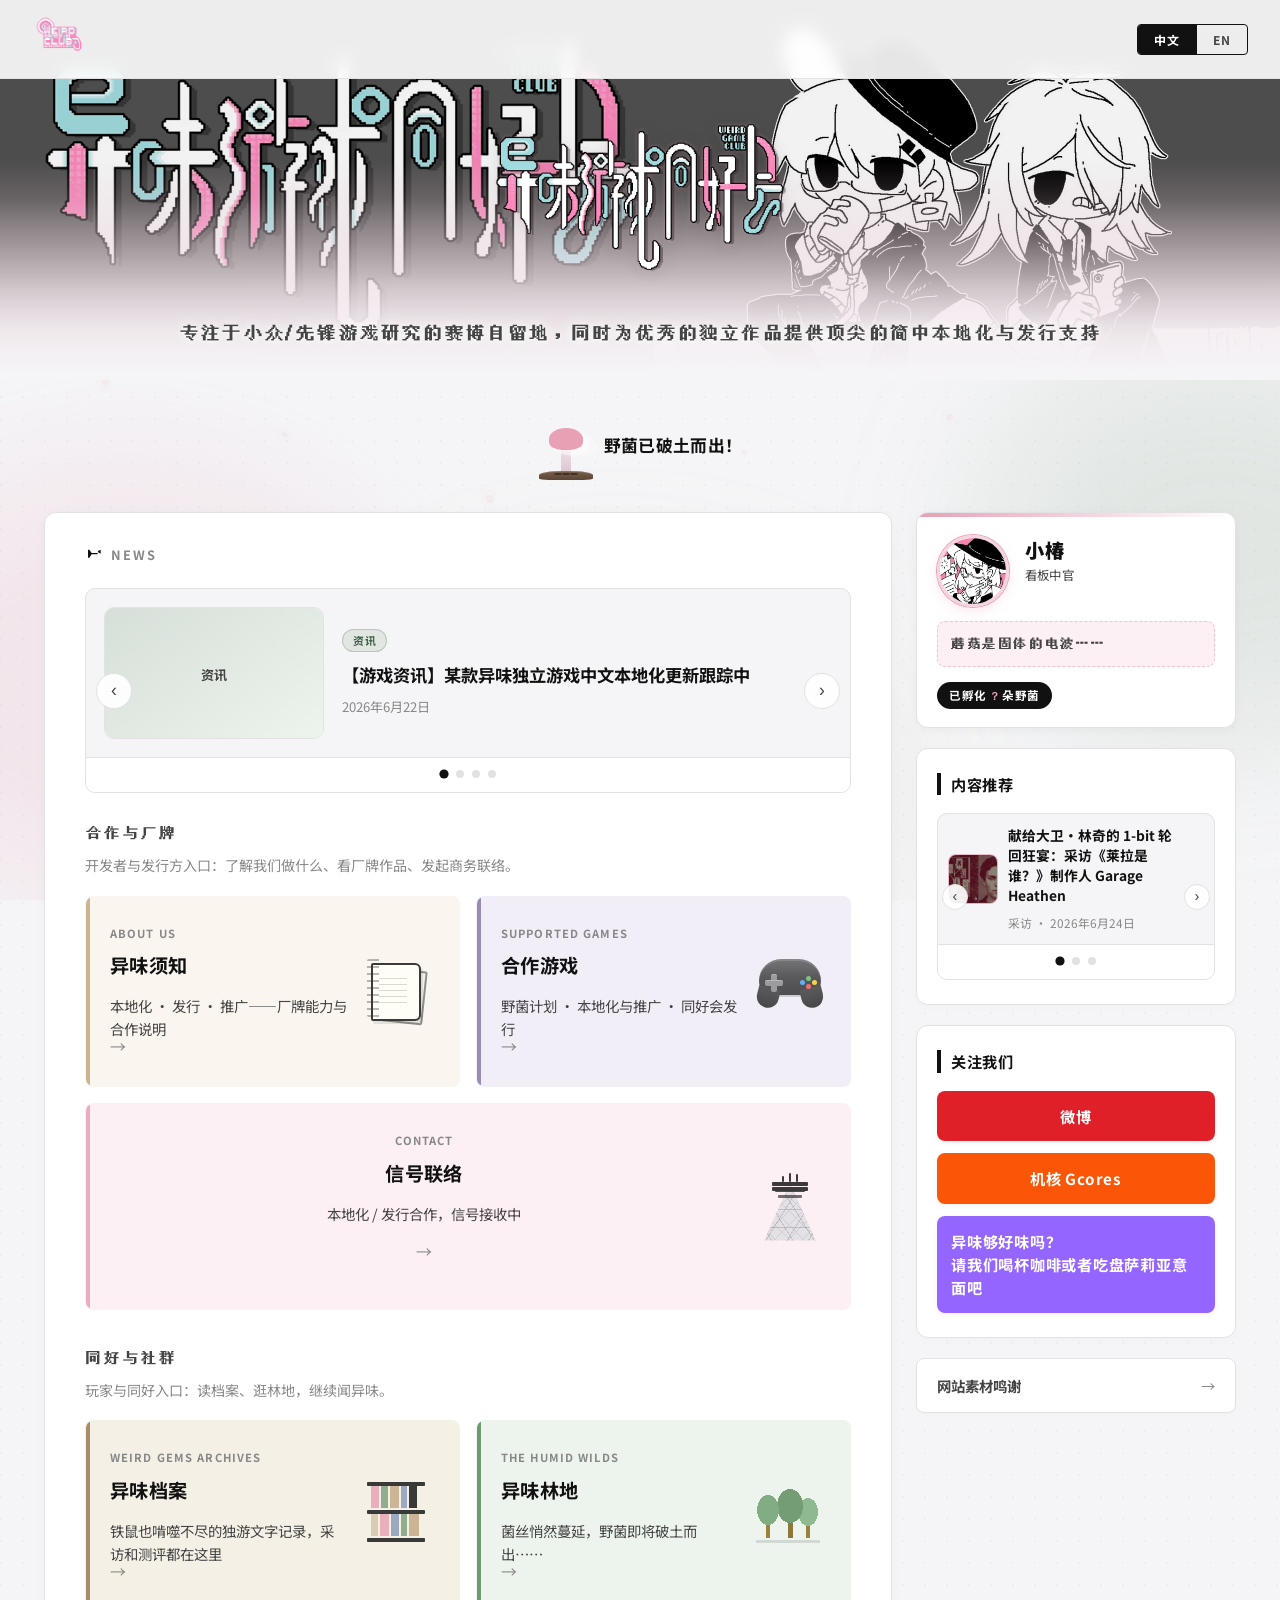
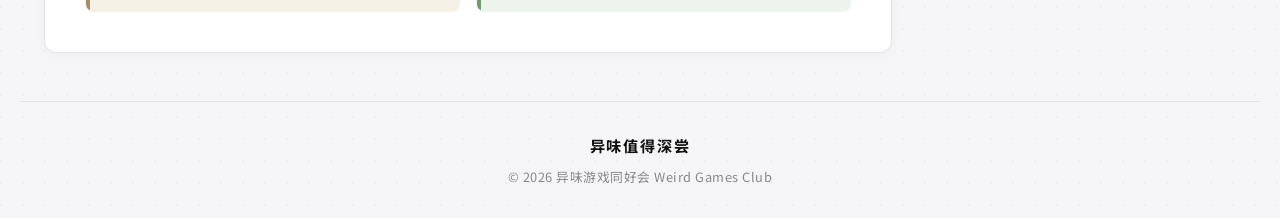
==== index.html @ ec8416dc "Add files via upload" ====
<!DOCTYPE html>
<html lang="zh">
<head>
<meta charset="UTF-8">
<meta name="viewport" content="width=device-width, initial-scale=1.0">
<title>异味游戏同好会 | Weird Games Club</title>
<script src="js/site.js"></script>
<script>
setSiteMeta({
  path: '',
  title: '异味游戏同好会 | Weird Games Club',
  description: '专注于小众/先锋游戏研究的赛博自留地，同时为优秀的独立作品提供顶尖的简中本地化与发行支持。'
});
</script>
<style>
@import url('https://fonts.googleapis.com/css2?family=Noto+Sans+SC:wght@300;400;700;900&family=Press+Start+2P&display=swap');

@font-face {
  font-family: 'UranusPixel';
  src: url('Uranus_Pixel_11Px.ttf') format('truetype');
  font-display: swap;
}

:root {
  --white: #ffffff;
  --off-white: #f5f5f7;
  --ink: #111111;
  --ink-dim: #444444;
  --ink-faint: #888888;
  --pink: #e8a0b4;
  --pink-light: #f5d6e0;
  --pink-bg: #fdf0f4;
  --border: #e2e2e5;
  --border-dark: #111111;
  --sidebar-width: 320px;
  
  /* 社交媒体品牌色 */
  --color-weibo: #df2029;
  --color-gcores: #fb5607;
  --color-afdian: #9466ff;

  /* 分类标签色 */
  --cat-interview: #d4607e;
  --cat-research: #5c7a9e;
  --cat-news: #6a8f6e;

  /* 导航卡主题色 */
  --card-about-bg: #faf6ef;
  --card-about-accent: #c4a882;
  --card-games-bg: #f2eef8;
  --card-games-accent: #8b7aad;
  --card-archive-bg: #f5f0e6;
  --card-archive-accent: #9a7b4f;
  --card-wilds-bg: #edf4ed;
  --card-wilds-accent: #5a8a5a;
}

* { box-sizing: border-box; margin: 0; padding: 0; }
html { scroll-behavior: smooth; }
body {
  position: relative;
  background-color: var(--off-white);
  background-image:
    radial-gradient(circle at 1px 1px, rgba(17, 17, 17, 0.028) 1px, transparent 0);
  background-size: 22px 22px;
  color: var(--ink);
  font-family: 'Noto Sans SC', sans-serif;
  overflow-x: hidden;
  line-height: 1.5;
}

/* ── 全页动态氛围底 ── */
.site-bg {
  position: fixed;
  inset: 0;
  z-index: -1;
  pointer-events: none;
  overflow: hidden;
}
.site-bg-glow {
  position: absolute;
  border-radius: 50%;
  filter: blur(72px);
  will-change: transform;
}
.site-bg-glow-a {
  width: min(68vw, 560px);
  height: min(52vw, 440px);
  top: 52%;
  left: -12%;
  background: rgba(232, 160, 180, 0.18);
  animation: site-glow-drift-a 22s ease-in-out infinite alternate;
}
@keyframes site-glow-drift-a {
  0% { transform: translate(0, 0) scale(1); }
  100% { transform: translate(6%, 8%) scale(1.06); }
}
@keyframes site-glow-drift-b {
  0% { transform: translate(0, 0) scale(1); }
  100% { transform: translate(-5%, 6%) scale(1.08); }
}
@keyframes site-glow-drift-c {
  0% { transform: translate(0, 0) scale(1); }
  100% { transform: translate(4%, -5%) scale(1.05); }
}
.site-bg-glow-b {
  width: min(55vw, 480px);
  height: min(48vw, 400px);
  top: 38%;
  right: -14%;
  background: rgba(122, 158, 122, 0.16);
  animation: site-glow-drift-b 28s ease-in-out infinite alternate;
}
.site-bg-glow-c {
  width: min(62vw, 520px);
  height: min(44vw, 360px);
  bottom: -8%;
  left: 28%;
  background: rgba(196, 168, 130, 0.2);
  animation: site-glow-drift-c 26s ease-in-out infinite alternate;
}
.site-bg-spore {
  position: absolute;
  border-radius: 50%;
  background: radial-gradient(circle, #f5c8d6 0%, rgba(232, 160, 180, 0.85) 55%, rgba(232, 160, 180, 0.2) 100%);
  box-shadow: 0 0 10px rgba(232, 160, 180, 0.85), 0 0 18px rgba(232, 160, 180, 0.35);
  opacity: 0.15;
  animation: site-spore-float 7s ease-in-out infinite;
}
.site-bg-spore-1  { width: 7px; height: 7px; top: 42%; left: 8%;  animation-delay: 0s; }
.site-bg-spore-2  { width: 5px; height: 5px; top: 48%; left: 22%; animation-delay: 1.2s; }
.site-bg-spore-3  { width: 8px; height: 8px; top: 55%; left: 38%; animation-delay: 2.5s; }
.site-bg-spore-4  { width: 5px; height: 5px; top: 50%; left: 58%; animation-delay: 0.8s; }
.site-bg-spore-5  { width: 6px; height: 6px; top: 46%; left: 74%; animation-delay: 3.2s; }
.site-bg-spore-6  { width: 7px; height: 7px; top: 62%; left: 14%; animation-delay: 1.8s; }
.site-bg-spore-7  { width: 4px; height: 4px; top: 68%; left: 32%; animation-delay: 4s; }
.site-bg-spore-8  { width: 6px; height: 6px; top: 72%; left: 52%; animation-delay: 2.2s; }
.site-bg-spore-9  { width: 5px; height: 5px; top: 65%; left: 68%; animation-delay: 5s; }
.site-bg-spore-10 { width: 7px; height: 7px; top: 78%; left: 24%; animation-delay: 3.6s; }
.site-bg-spore-11 { width: 4px; height: 4px; top: 82%; left: 44%; animation-delay: 1.5s; }
.site-bg-spore-12 { width: 6px; height: 6px; top: 88%; left: 62%; animation-delay: 4.4s; }
.site-bg-spore-13 { width: 5px; height: 5px; top: 58%; left: 86%; animation-delay: 2.8s; }
.site-bg-spore-14 { width: 4px; height: 4px; top: 74%; left: 8%;  animation-delay: 5.5s; }
.site-bg-spore-15 { width: 6px; height: 6px; top: 36%; left: 92%; animation-delay: 0.4s; }
@keyframes site-spore-float {
  0%   { opacity: 0.12; transform: translate(0, 0) scale(0.85); }
  25%  { opacity: 0.95; transform: translate(8px, -18px) scale(1); }
  55%  { opacity: 0.75; transform: translate(-6px, -36px) scale(1.05); }
  100% { opacity: 0.1;  transform: translate(10px, -52px) scale(0.9); }
}
@media (prefers-reduced-motion: reduce) {
  .site-bg-glow,
  .site-bg-spore { animation: none; }
  .site-bg-glow-a { opacity: 0.85; }
  .site-bg-glow-b { opacity: 0.75; }
  .site-bg-glow-c { opacity: 0.8; }
  .site-bg-glow-a { top: 58%; }
}

/* ── 顶部语言栏 ── */
.lang-bar {
  position: fixed;
  top: 0; left: 0; right: 0;
  z-index: 100;
  background: rgba(255, 255, 255, 0.9);
  border-bottom: 1px solid var(--border);
  backdrop-filter: blur(8px);
  padding: 10px 32px;
  display: flex;
  align-items: center;
  justify-content: space-between;
  gap: 16px;
}
.lang-bar-logo {
  display: flex;
  align-items: center;
  text-decoration: none;
  line-height: 0;
  flex-shrink: 0;
  transition: transform 0.2s;
}
.lang-bar-logo:hover { transform: translateY(-1px); }
.site-logo-img {
  height: 58px;
  width: auto;
  max-width: 260px;
  display: block;
  object-fit: contain;
  animation: logo-neon-flicker 3.5s infinite;
}
@keyframes logo-neon-flicker {
  0%,18%,20%,22%,53%,55%,100% {
    filter:
      drop-shadow(0 0 2px var(--pink))
      drop-shadow(0 0 8px var(--pink))
      drop-shadow(0 0 18px rgba(232, 160, 180, 0.9))
      drop-shadow(0 0 30px rgba(232, 160, 180, 0.5));
  }
  19%,21%,54% {
    filter: drop-shadow(0 0 1px rgba(232, 160, 180, 0.2));
  }
}
.lang-switch { display: flex; border: 1px solid var(--border-dark); border-radius: 4px; overflow: hidden; }
.lang-btn {
  background: none; border: none;
  padding: 6px 16px;
  font-family: 'Noto Sans SC', sans-serif;
  font-size: 0.75rem; font-weight: 700;
  letter-spacing: 0.1em; cursor: pointer;
  color: var(--ink-dim); transition: all 0.2s;
}
.lang-btn.active { background: var(--ink); color: var(--white); }

/* ── 主视觉区 ── */
.hero {
  margin-top: 0;
  position: relative;
  width: 100%;
  overflow: hidden;
  background: var(--off-white);
}
.hero::after {
  content: '';
  position: absolute;
  left: 0;
  right: 0;
  bottom: 0;
  height: 220px;
  background: linear-gradient(
    to bottom,
    transparent 0%,
    rgba(228, 198, 208, 0.18) 18%,
    rgba(236, 214, 222, 0.42) 38%,
    rgba(242, 228, 234, 0.68) 58%,
    rgba(246, 238, 242, 0.88) 78%,
    var(--off-white) 100%
  );
  pointer-events: none;
  z-index: 1;
}
.hero-bg {
  width: 100%;
  display: block;
  height: 380px;
  object-fit: cover;
  object-position: center 35%;
  filter: brightness(0.95);
  -webkit-mask-image: linear-gradient(to bottom, #000 0%, #000 52%, rgba(0, 0, 0, 0.75) 72%, transparent 100%);
  mask-image: linear-gradient(to bottom, #000 0%, #000 52%, rgba(0, 0, 0, 0.75) 72%, transparent 100%);
}
.hero-overlay {
  position: absolute;
  top: 0; left: 0; right: 0; bottom: 0;
  z-index: 2;
  background: none;
  pointer-events: none;
}
.hero-title-wrap {
  position: absolute;
  left: 50%;
  top: 50%;
  transform: translate(-50%, -50%);
  width: min(53vw, 630px);
  z-index: 1;
  pointer-events: none;
}
.hero-title-img {
  position: relative;
  z-index: 1;
  display: block;
  width: 100%;
  height: auto;
  max-width: none;
  max-height: 187px;
  margin: 0 auto;
  object-fit: contain;
  filter:
    drop-shadow(0 0 2px rgba(232, 160, 180, 0.35))
    drop-shadow(0 2px 8px rgba(17, 17, 17, 0.12));
}
.hero-tagline {
  position: absolute;
  left: 0;
  right: 0;
  bottom: 28px;
  z-index: 1;
  pointer-events: none;
  font-family: 'UranusPixel', 'Press Start 2P', monospace;
  font-size: clamp(1rem, 1.8vw, 1.25rem);
  color: var(--ink-dim);
  font-weight: 400;
  letter-spacing: 0.06em;
  text-align: center;
  line-height: 1.9;
  margin-top: 8px;
  text-shadow:
    0 0 10px rgba(255, 255, 255, 0.95),
    0 0 18px rgba(255, 255, 255, 0.75),
    0 1px 2px rgba(255, 255, 255, 0.9);
}

/* ── 倒计时条 ── */
.countdown-wrap {
  display: flex;
  justify-content: center;
  padding: 0 40px;
  margin: 20px 0;
}
.countdown-strip {
  position: relative;
  background: transparent;
  color: var(--ink);
  padding: 12px 0 4px;
  display: flex;
  flex-direction: column;
  align-items: center;
  justify-content: center;
  gap: 18px;
  width: 100%;
  max-width: 900px;
}
.countdown-head {
  display: flex;
  align-items: center;
  justify-content: center;
  gap: 10px;
  flex-shrink: 0;
  text-align: center;
}
.countdown-head-zh { display: flex; }
html[lang="en"] .countdown-head-zh { display: none; }
.countdown-head-en { display: none; }
html[lang="en"] .countdown-head-en { display: flex; }
.countdown-label {
  font-family: 'Noto Sans SC', sans-serif;
  font-size: clamp(0.9rem, 1.6vw, 1.05rem);
  font-weight: 700;
  color: var(--ink);
  letter-spacing: 0.02em;
}
.countdown-timer {
  display: flex;
  align-items: center;
  justify-content: center;
  gap: 8px;
  flex-wrap: wrap;
}
.cd-unit {
  display: flex;
  flex-direction: column;
  align-items: center;
  gap: 4px;
}
.cd-num {
  font-family: 'Press Start 2P', monospace;
  font-size: clamp(1.1rem, 2vw, 1.4rem);
  color: var(--white);
  background: #252525;
  padding: 8px 12px;
  min-width: 55px;
  text-align: center;
  border-radius: 4px;
  line-height: 1.4;
}
.cd-lbl {
  font-family: 'UranusPixel', 'Press Start 2P', monospace;
  font-size: 0.65rem;
  color: var(--ink-faint);
  font-weight: 400;
  letter-spacing: 0.08em;
}
.cd-sep {
  font-family: 'Press Start 2P', monospace;
  font-size: 1.2rem;
  color: var(--pink);
  margin-bottom: 16px;
}
.sprout-mushroom {
  position: relative;
  width: 40px;
  height: 48px;
  flex-shrink: 0;
  overflow: visible;
  display: inline-block;
  border: none;
  background: none;
  padding: 0;
  cursor: default;
  pointer-events: none;
  text-decoration: none;
  color: inherit;
  -webkit-tap-highlight-color: transparent;
}
.sprout-ground {
  position: absolute;
  bottom: 0;
  left: 1px;
  right: 1px;
  height: 9px;
  background: linear-gradient(180deg, #7a5f4a 0%, #5c4536 100%);
  border-radius: 45% 45% 18% 18%;
  box-shadow: inset 0 1px 0 rgba(255, 255, 255, 0.12);
  z-index: 4;
}
.sprout-crack {
  position: absolute;
  bottom: 5px;
  left: 50%;
  width: 16px;
  height: 0;
  margin-left: -8px;
  border-top: 2px dashed rgba(58, 42, 30, 0.85);
  transform-origin: center;
  z-index: 5;
  animation: sprout-crack 60s ease-in-out infinite;
}
.sprout-plant {
  position: absolute;
  bottom: 6px;
  left: 50%;
  width: 30px;
  height: 40px;
  transform: translateX(-50%);
  z-index: 2;
}
.sprout-stem {
  position: absolute;
  bottom: 0;
  left: 50%;
  width: 10px;
  height: 24px;
  margin-left: -5px;
  background: linear-gradient(180deg, #f2e4ea 0%, #dcc4d0 100%);
  border-radius: 2px 2px 1px 1px;
  transform-origin: bottom center;
  animation: sprout-stem-rise 60s ease-in-out infinite;
}
.sprout-cap {
  position: absolute;
  bottom: 20px;
  left: 50%;
  width: 28px;
  height: 17px;
  margin-left: -14px;
  background: #e8a0b4;
  border-radius: 50% 50% 38% 38%;
  transform-origin: center bottom;
  animation: sprout-cap-open 60s ease-in-out infinite;
  box-shadow:
    5px 4px 0 1px rgba(255, 255, 255, 0.4),
    13px 6px 0 1px rgba(255, 255, 255, 0.22);
}
.sprout-dust {
  position: absolute;
  bottom: 6px;
  width: 3px;
  height: 3px;
  border-radius: 50%;
  background: #8b7355;
  opacity: 0;
  z-index: 6;
  animation: sprout-dust-pop 60s ease-out infinite;
}
.sprout-dust-a { left: 8px; }
.sprout-dust-b { right: 8px; animation-delay: 1.4s; }
@keyframes sprout-stem-rise {
  0%, 7% { transform: scaleY(0); opacity: 0; }
  11% { opacity: 1; }
  40% { transform: scaleY(1); opacity: 1; }
  84%, 93% { transform: scaleY(1); opacity: 1; }
  100% { transform: scaleY(0); opacity: 0; }
}
@keyframes sprout-cap-open {
  0%, 34% { transform: scale(0); opacity: 0; }
  38% { opacity: 1; }
  58% { transform: scale(1); opacity: 1; }
  68%, 86% {
    transform: scale(1);
    opacity: 1;
    filter: brightness(1.45) drop-shadow(0 0 10px rgba(232, 160, 180, 0.95)) drop-shadow(0 0 18px rgba(232, 160, 180, 0.55));
  }
  100% { transform: scale(0); opacity: 0; filter: none; }
}
@keyframes sprout-crack {
  0%, 9% { opacity: 0; transform: scaleX(0); }
  14%, 42% { opacity: 1; transform: scaleX(1); }
  90%, 100% { opacity: 0; transform: scaleX(0); }
}
@keyframes sprout-dust-pop {
  0%, 12% { opacity: 0; transform: translateY(0) scale(0.5); }
  16% { opacity: 0.9; transform: translateY(-4px) scale(1); }
  24%, 100% { opacity: 0; transform: translateY(-10px) scale(0.3); }
}

/* 野菌破土完成态 */
.countdown-strip.is-bloomed .countdown-timer {
  display: none;
}
.countdown-strip.is-bloomed .countdown-label {
  color: var(--pink-deep);
}
.sprout-mushroom.is-bloomed {
  width: 56px;
  height: 68px;
  cursor: pointer;
  pointer-events: auto;
  transition: filter 0.25s ease;
}
.sprout-mushroom.is-bloomed:hover .sprout-cap {
  filter:
    brightness(1.85)
    drop-shadow(0 0 20px rgba(232, 160, 180, 1))
    drop-shadow(0 0 40px rgba(232, 160, 180, 0.75));
}
.sprout-mushroom.is-bloomed:focus-visible {
  outline: 2px solid var(--pink);
  outline-offset: 4px;
  border-radius: 8px;
}
.sprout-mushroom.is-bloomed .sprout-plant {
  animation: mushroom-tremble 3.2s ease-in-out infinite;
}
.sprout-mushroom.is-bloomed .sprout-stem,
.sprout-mushroom.is-bloomed .sprout-cap,
.sprout-mushroom.is-bloomed .sprout-crack,
.sprout-mushroom.is-bloomed .sprout-dust {
  animation: none !important;
}
.sprout-mushroom.is-bloomed .sprout-stem {
  transform: scaleY(1);
  opacity: 1;
  height: 30px;
}
.sprout-mushroom.is-bloomed .sprout-cap {
  bottom: 24px;
  width: 34px;
  height: 22px;
  margin-left: -17px;
  transform: scale(1);
  opacity: 1;
  animation: bloomed-cap-glow 2.4s ease-in-out infinite !important;
}
.sprout-mushroom.is-bloomed .sprout-crack {
  opacity: 1;
  transform: scaleX(1.15);
  width: 20px;
  margin-left: -10px;
}
.sprout-mushroom.is-bloomed .sprout-dust {
  opacity: 0;
}
@keyframes mushroom-tremble {
  0%, 100% { transform: translateX(-50%) translate(0, 0) rotate(0deg); }
  25% { transform: translateX(-50%) translate(-1px, 0.5px) rotate(-0.7deg); }
  50% { transform: translateX(-50%) translate(1px, -0.5px) rotate(0.6deg); }
  75% { transform: translateX(-50%) translate(-0.5px, -0.5px) rotate(-0.4deg); }
}
@keyframes bloomed-cap-glow {
  0%, 100% {
    filter:
      brightness(1.4)
      drop-shadow(0 0 10px rgba(232, 160, 180, 0.9))
      drop-shadow(0 0 22px rgba(232, 160, 180, 0.5));
  }
  50% {
    filter:
      brightness(1.75)
      drop-shadow(0 0 18px rgba(232, 160, 180, 1))
      drop-shadow(0 0 36px rgba(232, 160, 180, 0.72));
  }
}
@media (prefers-reduced-motion: reduce) {
  .sprout-mushroom.is-bloomed .sprout-plant,
  .sprout-mushroom.is-bloomed .sprout-cap {
    animation: none !important;
  }
  .sprout-mushroom.is-bloomed .sprout-cap {
    filter: brightness(1.45) drop-shadow(0 0 12px rgba(232, 160, 180, 0.85));
  }
}

/* ── 两栏布局（左宽右窄） ── */
.body-layout {
  display: grid;
  grid-template-columns: 1fr var(--sidebar-width);
  gap: 24px;
  max-width: 1240px;
  margin: 28px auto 0;
  padding: 0 24px 48px;
  align-items: start;
}

/* ── 左侧主内容区 ── */
.main-col {
  background: var(--white);
  padding: 32px 40px 40px;
  border-radius: 12px;
  box-shadow: 0 2px 12px rgba(0,0,0,0.03);
  border: 1px solid var(--border);
}
.nav-section-title {
  font-size: 0.8rem; letter-spacing: 0.15em;
  color: var(--ink-faint); text-transform: uppercase;
  margin-bottom: 24px; font-weight: 700;
}
.nav-section-title.explore-section-title {
  font-family: 'UranusPixel', 'Press Start 2P', monospace;
  font-size: clamp(0.82rem, 1.5vw, 1.05rem);
  color: var(--ink-dim);
  letter-spacing: 0.08em;
  text-transform: none;
  font-weight: 400;
  margin-bottom: 8px;
}
.nav-door + .nav-door {
  margin-top: 36px;
}
.nav-door-hint {
  font-size: 0.88rem;
  color: var(--ink-faint);
  line-height: 1.65;
  margin: 0 0 18px;
}
.nav-grid {
  display: grid;
  grid-template-columns: 1fr 1fr;
  gap: 16px;
}
.nav-grid--biz {
  grid-template-areas:
    "about  games"
    "contact contact";
}
.nav-grid--play {
  grid-template-areas:
    "archive wilds";
}
.nav-card {
  background: var(--off-white);
  padding: 28px 24px;
  text-decoration: none;
  color: var(--ink);
  display: flex;
  flex-direction: row;
  align-items: stretch;
  gap: 16px;
  border-radius: 8px;
  border: 1px solid transparent;
  transition: all 0.2s ease;
  position: relative;
  overflow: hidden;
}
.nav-card::before {
  content: '';
  position: absolute;
  top: 0;
  left: 0;
  bottom: 0;
  width: 4px;
  border-radius: 8px 0 0 8px;
  opacity: 0.85;
}
.nav-card.area-about {
  grid-area: about;
  background: var(--card-about-bg);
}
.nav-card.area-about::before { background: var(--card-about-accent); }
.nav-card.area-about:hover { background: #fffdf8; border-color: var(--card-about-accent); }
.nav-card.area-games {
  grid-area: games;
  background: var(--card-games-bg);
}
.nav-card.area-games::before { background: var(--card-games-accent); }
.nav-card.area-games:hover { background: #faf8fd; border-color: var(--card-games-accent); }
.nav-card.area-archive {
  grid-area: archive;
  background: var(--card-archive-bg);
}
.nav-card.area-archive::before { background: var(--card-archive-accent); }
.nav-card.area-archive:hover { background: #faf7f0; border-color: var(--card-archive-accent); }
.nav-card.area-wilds {
  grid-area: wilds;
  background: var(--card-wilds-bg);
}
.nav-card.area-wilds::before { background: var(--card-wilds-accent); }
.nav-card.area-wilds:hover { background: #f5faf5; border-color: var(--card-wilds-accent); }
.nav-card-body {
  display: flex;
  flex-direction: column;
  gap: 10px;
  flex: 1;
  min-width: 0;
  position: relative;
  padding-bottom: 18px;
}
.nav-card-icon {
  flex-shrink: 0;
  width: 72px;
  align-self: center;
  position: relative;
  opacity: 0.82;
  transition: opacity 0.2s, transform 0.2s;
}
.nav-card:hover .nav-card-icon {
  opacity: 1;
  transform: scale(1.04);
}
.nav-card.area-contact {
  grid-area: contact;
  background: var(--pink-bg);
}
.nav-card.area-contact::before { background: var(--pink); }
.nav-card.area-contact:hover { background: var(--pink-light); border-color: var(--pink); }
.nav-card.area-contact .nav-card-body {
  align-items: center;
  text-align: center;
}
.nav-card.area-contact .nav-card-arrow { position: static; margin-top: 4px; }
.nav-card:hover {
  transform: translateY(-2px);
  box-shadow: 0 6px 16px rgba(0, 0, 0, 0.06);
}

/* ── 导航卡 CSS 图标 ── */
.nav-icon-notepad {
  height: 64px;
}
.nav-icon-notepad::before {
  content: '';
  position: absolute;
  top: 10px;
  left: 14px;
  width: 44px;
  height: 50px;
  background: #f0ede4;
  border: 2px solid var(--ink);
  border-radius: 2px;
  transform: rotate(6deg);
  opacity: 0.55;
}
.nav-icon-notepad::after {
  content: '';
  position: absolute;
  top: 4px;
  left: 8px;
  width: 46px;
  height: 54px;
  background: #fffef8;
  border: 2px solid var(--ink);
  border-radius: 2px 6px 6px 2px;
  box-shadow: 2px 3px 0 rgba(17, 17, 17, 0.12);
}
.nav-icon-notepad .icon-lines {
  position: absolute;
  top: 14px;
  left: 16px;
  width: 28px;
  height: 34px;
  background: repeating-linear-gradient(
    180deg,
    transparent 0 5px,
    rgba(17, 17, 17, 0.18) 5px 6px
  );
  pointer-events: none;
  z-index: 1;
}
.nav-icon-notepad .icon-binding {
  position: absolute;
  top: 0;
  left: 4px;
  width: 12px;
  height: 58px;
  background: repeating-linear-gradient(
    180deg,
    var(--ink) 0 2px,
    transparent 2px 7px
  );
  border-radius: 2px 0 0 2px;
  opacity: 0.35;
  z-index: 2;
}

.nav-icon-gamepad {
  height: 68px;
  width: 72px;
}
.nav-icon-gamepad .gp-shell {
  position: absolute;
  top: 2px;
  left: 50%;
  transform: translateX(-50%);
  width: 62px;
  height: 36px;
  background: linear-gradient(180deg, #5a5a5a 0%, #383838 52%, #2a2a2a 100%);
  border-radius: 22px 22px 14px 14px;
  box-shadow:
    inset 0 2px 0 rgba(255, 255, 255, 0.14),
    0 2px 0 rgba(0, 0, 0, 0.18);
}
.nav-icon-gamepad .gp-shell::before,
.nav-icon-gamepad .gp-shell::after {
  content: '';
  position: absolute;
  bottom: -13px;
  width: 22px;
  height: 20px;
  background: linear-gradient(180deg, #3a3a3a 0%, #222 100%);
  border-radius: 0 0 16px 16px;
}
.nav-icon-gamepad .gp-shell::before {
  left: 0;
  transform: rotate(14deg);
  transform-origin: top center;
}
.nav-icon-gamepad .gp-shell::after {
  right: 0;
  transform: rotate(-14deg);
  transform-origin: top center;
}
.nav-icon-gamepad .gp-dpad {
  position: absolute;
  top: 17px;
  left: 11px;
  width: 18px;
  height: 18px;
  z-index: 2;
}
.nav-icon-gamepad .gp-dpad::before {
  content: '';
  position: absolute;
  left: 6px;
  top: 0;
  width: 6px;
  height: 18px;
  background: #8a8a8a;
  border-radius: 2px;
  box-shadow: inset 0 1px 0 rgba(255, 255, 255, 0.28);
}
.nav-icon-gamepad .gp-dpad::after {
  content: '';
  position: absolute;
  left: 0;
  top: 6px;
  width: 18px;
  height: 6px;
  background: #8a8a8a;
  border-radius: 2px;
  box-shadow: inset 0 1px 0 rgba(255, 255, 255, 0.28);
}
.nav-icon-gamepad .gp-face {
  position: absolute;
  top: 19px;
  right: 15px;
  width: 5px;
  height: 5px;
  border-radius: 50%;
  background: #66bb6a;
  z-index: 2;
  box-shadow:
    0 8px 0 0 #ef5350,
    -6px 4px 0 0 #42a5f5,
    6px 4px 0 0 #ffca28;
}

.nav-icon-bookshelf {
  height: 68px;
}
.nav-icon-bookshelf::before {
  content: '';
  position: absolute;
  bottom: 8px;
  left: 4px;
  width: 58px;
  height: 4px;
  background: var(--ink);
  border-radius: 1px;
  box-shadow: 0 -28px 0 var(--ink), 0 -56px 0 var(--ink);
}
.nav-icon-bookshelf::after {
  content: '';
  position: absolute;
  bottom: 12px;
  left: 8px;
  width: 50px;
  height: 52px;
  background:
    linear-gradient(90deg, #e8a0b4 0 8px, transparent 8px 10px) 0 0 / 50px 22px no-repeat,
    linear-gradient(90deg, #7a9e7a 0 7px, transparent 7px 9px) 10px 0 / 50px 22px no-repeat,
    linear-gradient(90deg, #c4a882 0 9px, transparent 9px 11px) 19px 0 / 50px 22px no-repeat,
    linear-gradient(90deg, #8899bb 0 6px, transparent 6px 8px) 30px 0 / 50px 22px no-repeat,
    linear-gradient(90deg, var(--ink) 0 8px, transparent 8px 10px) 38px 0 / 50px 22px no-repeat,
    linear-gradient(90deg, #d4c4a8 0 7px, transparent 7px 9px) 0 28px / 50px 22px no-repeat,
    linear-gradient(90deg, #e8a0b4 0 9px, transparent 9px 11px) 9px 28px / 50px 22px no-repeat,
    linear-gradient(90deg, #8899bb 0 8px, transparent 8px 10px) 20px 28px / 50px 22px no-repeat,
    linear-gradient(90deg, #7a9e7a 0 6px, transparent 6px 8px) 30px 28px / 50px 22px no-repeat,
    linear-gradient(90deg, #c4a882 0 10px, transparent 10px 12px) 38px 28px / 50px 22px no-repeat;
}

.nav-icon-trees {
  height: 64px;
  background:
    radial-gradient(ellipse 11px 15px at 14px 26px, #6b9e6b 99%, transparent),
    linear-gradient(#8b6914, #8b6914) 12px 38px / 4px 16px no-repeat,
    radial-gradient(ellipse 13px 17px at 36px 22px, #5a8a5a 99%, transparent),
    linear-gradient(#7a5c12, #7a5c12) 34px 36px / 5px 18px no-repeat,
    radial-gradient(ellipse 10px 14px at 54px 28px, #7aad7a 99%, transparent),
    linear-gradient(#8b6914, #8b6914) 52px 40px / 4px 14px no-repeat,
    linear-gradient(rgba(17, 17, 17, 0.15), rgba(17, 17, 17, 0.15)) 2px 56px / 64px 3px no-repeat;
}

.nav-icon-tower {
  height: 68px;
  width: 72px;
}
.nav-icon-tower .tw-body {
  position: absolute;
  bottom: 0;
  left: 50%;
  transform: translateX(-50%);
  width: 56px;
  height: 58px;
  background: #dedee2;
  clip-path: polygon(50% 0%, 96% 100%, 4% 100%);
  overflow: hidden;
}
.nav-icon-tower .tw-body::before {
  content: '';
  position: absolute;
  inset: 0;
  background:
    repeating-linear-gradient(
      180deg,
      transparent 0 8px,
      rgba(17, 17, 17, 0.2) 8px 9px,
      transparent 9px 18px
    ),
    repeating-linear-gradient(
      58deg,
      transparent 0 8px,
      rgba(17, 17, 17, 0.16) 8px 9px,
      transparent 9px 18px
    ),
    repeating-linear-gradient(
      -58deg,
      transparent 0 8px,
      rgba(17, 17, 17, 0.16) 8px 9px,
      transparent 9px 18px
    );
}
.nav-icon-tower .tw-body::after {
  content: '';
  position: absolute;
  inset: 0;
  background:
    linear-gradient(135deg, transparent 46%, var(--ink) 46%, var(--ink) 47.5%, transparent 47.5%) 0 0 / 14px 14px,
    linear-gradient(45deg, transparent 46%, var(--ink) 46%, var(--ink) 47.5%, transparent 47.5%) 7px 7px / 14px 14px;
  opacity: 0.12;
}
.nav-icon-tower .tw-deck {
  position: absolute;
  left: 50%;
  transform: translateX(-50%);
  background: var(--ink);
  border-radius: 1px;
  z-index: 2;
}
.nav-icon-tower .tw-deck-1 {
  top: 9px;
  width: 36px;
  height: 4px;
  box-shadow: 0 5px 0 var(--ink);
}
.nav-icon-tower .tw-deck-2 {
  top: 16px;
  width: 30px;
  height: 3px;
  opacity: 0.88;
}
.nav-icon-tower .tw-deck-3 {
  top: 22px;
  width: 24px;
  height: 3px;
  opacity: 0.72;
}
.nav-icon-tower .tw-antennas {
  position: absolute;
  top: 0;
  left: 50%;
  transform: translateX(-50%);
  width: 2px;
  height: 9px;
  background: var(--ink);
  border-radius: 1px;
  z-index: 3;
}
.nav-icon-tower .tw-antennas::before,
.nav-icon-tower .tw-antennas::after {
  content: '';
  position: absolute;
  bottom: 0;
  width: 2px;
  background: var(--ink);
  border-radius: 1px;
}
.nav-icon-tower .tw-antennas::before {
  left: -7px;
  height: 6px;
}
.nav-icon-tower .tw-antennas::after {
  right: -7px;
  height: 8px;
}

.nav-card-en {
  font-size: 0.7rem; letter-spacing: 0.1em;
  color: var(--ink-faint); font-weight: 700; text-transform: uppercase;
}
.nav-card-zh {
  font-size: 1.2rem; font-weight: 700;
  color: var(--ink); letter-spacing: 0.02em;
}
.nav-card-desc {
  font-size: 0.9rem; color: var(--ink-dim);
  font-weight: 400; line-height: 1.6; margin-top: 4px;
}
.nav-card-arrow {
  position: absolute;
  bottom: 0;
  left: 0;
  font-size: 1rem;
  color: var(--ink-faint);
  transition: all 0.2s;
}
.nav-card:hover .nav-card-arrow { transform: translateX(4px); color: var(--ink); }

/* ── 右侧边栏 ── */
.sidebar {
  display: flex;
  flex-direction: column;
  gap: 20px;
  padding-top: 0;
  margin-top: 0;
}

/* 侧栏独立卡片样式 */
.side-card {
  background: var(--white);
  border: 1px solid var(--border);
  border-radius: 12px;
  padding: 24px 20px;
  box-shadow: 0 2px 8px rgba(0,0,0,0.02);
}
.side-card-title {
  font-size: 0.95rem;
  font-weight: 700;
  color: var(--ink);
  margin-bottom: 18px;
  letter-spacing: 0.04em;
  border-left: 4px solid var(--ink);
  padding-left: 10px;
}

/* 角色卡（侧栏顶部） */
.side-char-card {
  background: var(--white);
  border: 1px solid var(--border);
  border-radius: 12px;
  padding: 22px 20px 18px;
  box-shadow: 0 2px 10px rgba(0, 0, 0, 0.04);
  position: relative;
  overflow: hidden;
}
.side-char-card::before {
  content: '';
  position: absolute;
  top: 0;
  left: 0;
  right: 0;
  height: 4px;
  background: linear-gradient(90deg, var(--pink) 0%, var(--pink-light) 55%, transparent 100%);
}
.side-char-top {
  display: flex;
  align-items: flex-start;
  gap: 16px;
  margin-bottom: 14px;
}
.side-avatar {
  width: 72px;
  height: 72px;
  border-radius: 50%;
  object-fit: cover;
  border: 3px solid var(--pink-light);
  box-shadow: 0 0 0 1px var(--pink), 0 4px 12px rgba(232, 160, 180, 0.25);
  flex-shrink: 0;
}
.side-char-info {
  display: flex;
  flex-direction: column;
  gap: 4px;
  min-width: 0;
  padding-top: 4px;
}
.side-char-name {
  font-size: 1.2rem;
  font-weight: 900;
  color: var(--ink);
  letter-spacing: 0.04em;
  line-height: 1.2;
}
.side-char-title {
  font-size: 0.78rem;
  color: var(--ink-dim);
  font-weight: 400;
  line-height: 1.45;
  letter-spacing: 0.02em;
}
html[lang="en"] .side-char-title {
  font-size: 0.72rem;
  letter-spacing: 0.01em;
}
.side-char-line {
  font-family: 'UranusPixel', 'Press Start 2P', monospace;
  font-size: 0.92rem;
  color: var(--ink-dim);
  letter-spacing: 0.04em;
  line-height: 1.6;
  padding: 10px 12px;
  margin-bottom: 14px;
  background: var(--pink-bg);
  border-radius: 8px;
  border: 1px dashed rgba(232, 160, 180, 0.55);
}
a.side-char-line {
  display: block;
  text-decoration: none;
  cursor: pointer;
  transition: color 0.2s, border-color 0.2s, background 0.2s, transform 0.15s;
}
a.side-char-line:hover {
  color: var(--pink-deep);
  border-color: var(--pink);
  background: var(--white);
  transform: translateY(-1px);
}
a.side-char-line:focus-visible {
  outline: 2px solid var(--pink);
  outline-offset: 2px;
}
html[lang="en"] .side-char-line {
  font-size: 0.82rem;
}
.side-char-badge {
  align-items: center;
  align-self: flex-start;
  padding: 6px 12px;
  background: var(--ink);
  color: var(--white);
  font-size: 0.72rem;
  font-weight: 700;
  letter-spacing: 0.06em;
  border-radius: 999px;
  line-height: 1.3;
}
.side-char-badge .sprout-count {
  color: var(--pink);
  font-family: 'Press Start 2P', monospace;
  font-size: 0.68rem;
  margin: 0 2px;
  letter-spacing: 0;
}

/* 关注我们按钮样式（完全参考图3大色块高质感设计） */
.side-links { display: flex; flex-direction: column; gap: 12px; }
.side-btn {
  display: flex;
  align-items: center;
  justify-content: center;
  gap: 10px;
  text-decoration: none;
  padding: 14px;
  color: var(--white);
  font-size: 0.95rem;
  font-weight: 700;
  border-radius: 8px;
  transition: opacity 0.2s, transform 0.1s;
  letter-spacing: 0.05em;
  box-shadow: 0 2px 6px rgba(0,0,0,0.05);
}
.side-btn:active { transform: scale(0.98); }
.side-btn:hover { opacity: 0.9; }

.btn-weibo { background-color: var(--color-weibo); }
.btn-gcores { background-color: var(--color-gcores); }
.btn-afdian { background-color: var(--color-afdian); }

/* 可点击的鸣谢按钮 */
.side-credit-btn {
  display: flex;
  align-items: center;
  justify-content: space-between;
  text-decoration: none;
  color: var(--ink-dim);
  font-size: 0.9rem;
  font-weight: 700;
  padding: 16px 20px;
  background: var(--white);
  border: 1px solid var(--border);
  border-radius: 8px;
  transition: all 0.2s;
  box-shadow: 0 2px 6px rgba(0,0,0,0.01);
}
.side-credit-btn:hover {
  background: var(--off-white);
  color: var(--ink);
  border-color: var(--ink);
}
.side-credit-arrow { color: var(--ink-faint); font-weight: 400; }

/* 内容推荐列表设计 */
.side-rec-list { display: flex; flex-direction: column; gap: 12px; }
.side-rec-item {
  display: flex;
  gap: 12px;
  align-items: center;
  text-decoration: none;
  color: var(--ink);
  padding: 10px;
  border-radius: 6px;
  background: var(--white);
  border: 1px solid transparent;
  transition: all 0.2s;
}
.side-rec-item:hover {
  background: var(--off-white);
  border-color: var(--border);
}
.side-rec-thumb {
  width: 60px; height: 60px;
  background: #eaeaea;
  border-radius: 6px;
  flex-shrink: 0;
  display: flex; align-items: center; justify-content: center;
  font-size: 0.7rem; color: var(--ink-faint);
  text-align: center; line-height: 1.3;
  border: 1px dashed var(--ink-faint);
}
.side-rec-info {
  display: flex;
  flex-direction: column;
  gap: 4px;
}
.side-rec-item-title {
  font-size: 0.88rem; font-weight: 700;
  color: var(--ink); line-height: 1.4;
}
.side-rec-meta {
  font-size: 0.75rem; color: var(--ink-faint);
  font-weight: 400;
}

/* ── 底部 ── */
.footer {
  border-top: 1px solid var(--border);
  padding: 32px 24px;
  max-width: 1240px;
  margin: 0 auto;
  display: flex;
  flex-direction: column;
  align-items: center;
  justify-content: center;
  gap: 10px;
}
.footer-brand {
  font-size: 0.95rem;
  font-weight: 700;
  color: var(--ink);
  letter-spacing: 0.12em;
}
.footer-copy {
  font-size: 0.8rem;
  color: var(--ink-faint);
  font-weight: 400;
  letter-spacing: 0.04em;
}

/* ── 主栏 News 轮播 ── */
.rec-carousel-section {
  margin-bottom: 28px;
}
.main-rec-carousel .rec-carousel-track {
  min-height: 168px;
  position: relative;
}
.new-section-title {
  display: flex;
  align-items: center;
  gap: 8px;
}
.rec-cat-tag {
  display: inline-flex;
  align-self: flex-start;
  padding: 4px 10px;
  border-radius: 999px;
  font-size: 0.68rem;
  font-weight: 700;
  letter-spacing: 0.06em;
  line-height: 1.2;
}
.rec-cat-tag.tag-cat-news {
  background: rgba(106, 143, 110, 0.14);
  color: #3d6342;
  border: 1px solid rgba(106, 143, 110, 0.35);
}
.rec-cat-tag.tag-cat-interview {
  background: rgba(212, 96, 126, 0.12);
  color: #9a3d55;
  border: 1px solid rgba(212, 96, 126, 0.35);
}
.rec-cat-tag.tag-cat-research {
  background: rgba(92, 122, 158, 0.12);
  color: #3d5470;
  border: 1px solid rgba(92, 122, 158, 0.35);
}
.main-rec-carousel .rec-slide {
  position: absolute;
  inset: 0;
  display: flex;
  align-items: stretch;
  gap: 18px;
  padding: 18px 56px 18px 18px;
  opacity: 0;
  visibility: hidden;
  pointer-events: none;
  transition: opacity 0.55s ease, visibility 0.55s ease;
  z-index: 1;
}
.main-rec-carousel .rec-slide.active {
  opacity: 1;
  visibility: visible;
  pointer-events: auto;
  z-index: 2;
}
.main-rec-carousel .rec-slide-cover {
  width: min(42%, 220px);
  min-width: 140px;
  flex-shrink: 0;
  border-radius: 10px;
  overflow: hidden;
  border: 1px solid var(--border);
}
.main-rec-carousel .rec-slide-cover-inner {
  width: 100%;
  height: 100%;
  min-height: 132px;
  display: flex;
  align-items: center;
  justify-content: center;
  text-align: center;
  font-size: 0.82rem;
  font-weight: 700;
  line-height: 1.45;
  padding: 12px;
  color: var(--ink-dim);
}
.main-rec-carousel .rec-slide-cover-inner.tag-cat-news {
  background: linear-gradient(145deg, rgba(106, 143, 110, 0.22) 0%, rgba(237, 244, 237, 0.95) 100%);
}
.main-rec-carousel .rec-slide-cover-inner.tag-cat-interview {
  background: linear-gradient(145deg, rgba(212, 96, 126, 0.18) 0%, rgba(253, 240, 244, 0.95) 100%);
}
.main-rec-carousel .rec-slide-cover-inner.tag-cat-research {
  background: linear-gradient(145deg, rgba(92, 122, 158, 0.18) 0%, rgba(238, 242, 248, 0.95) 100%);
}
.main-rec-carousel .rec-slide-cover.has-cover-img {
  background: var(--off-white);
}
.main-rec-carousel .rec-slide-cover.has-cover-img img {
  width: 100%;
  height: 100%;
  min-height: 132px;
  object-fit: cover;
  display: block;
}
.carousel-empty {
  padding: 28px 56px 28px 24px;
  color: var(--ink-faint);
  font-size: 0.9rem;
  line-height: 1.6;
}
.main-rec-carousel .rec-slide-info {
  justify-content: center;
  gap: 10px;
}
.main-rec-carousel .rec-slide-title {
  font-size: 1.08rem;
}
.megaphone-icon {
  display: flex;
  align-items: center;
  justify-content: center;
  width: 18px;
  height: 18px;
  color: var(--ink);
  flex-shrink: 0;
}
.megaphone-icon svg {
  width: 16px;
  height: 16px;
  display: block;
}
.rec-carousel {
  position: relative;
  border-radius: 10px;
  overflow: hidden;
  background: var(--off-white);
  border: 1px solid var(--border);
}
.rec-carousel-track {
  position: relative;
  min-height: 148px;
}
.rec-slide {
  align-items: center;
  gap: 16px;
  padding: 22px 56px 22px 22px;
  text-decoration: none;
  color: var(--ink);
}
.side-rec-carousel .rec-slide {
  display: none;
  transition: opacity 0.35s ease;
}
.side-rec-carousel .rec-slide.active {
  display: flex;
}
.rec-slide-thumb {
  width: 88px;
  height: 88px;
  background: #eaeaea;
  border-radius: 8px;
  flex-shrink: 0;
  display: flex;
  align-items: center;
  justify-content: center;
  font-size: 0.78rem;
  color: var(--ink-faint);
  text-align: center;
  line-height: 1.35;
  border: 1px dashed var(--ink-faint);
  overflow: hidden;
}
.rec-slide-thumb.has-cover-img {
  border: 1px solid var(--border);
  background: var(--off-white);
  padding: 0;
}
.rec-slide-thumb.has-cover-img img {
  width: 100%;
  height: 100%;
  object-fit: cover;
  display: block;
}
.rec-slide-thumb.tag-cat-news {
  background: linear-gradient(145deg, rgba(106, 143, 110, 0.22) 0%, rgba(237, 244, 237, 0.95) 100%);
  border-color: rgba(106, 143, 110, 0.35);
  color: #3d5c40;
}
.rec-slide-thumb.tag-cat-interview {
  background: linear-gradient(145deg, rgba(212, 96, 126, 0.18) 0%, rgba(253, 240, 244, 0.95) 100%);
  border-color: rgba(212, 96, 126, 0.35);
  color: #9a3d55;
}
.rec-slide-thumb.tag-cat-research {
  background: linear-gradient(145deg, rgba(92, 122, 158, 0.18) 0%, rgba(238, 242, 248, 0.95) 100%);
  border-color: rgba(92, 122, 158, 0.35);
  color: #3d5470;
}
.rec-slide-info {
  display: flex;
  flex-direction: column;
  gap: 8px;
  min-width: 0;
}
.rec-slide-title {
  font-size: 1.05rem;
  font-weight: 700;
  color: var(--ink);
  line-height: 1.45;
}
.rec-slide-meta {
  font-size: 0.82rem;
  color: var(--ink-faint);
  font-weight: 400;
}
.rec-carousel-btn {
  position: absolute;
  top: 50%;
  transform: translateY(-50%);
  z-index: 2;
  width: 36px;
  height: 36px;
  border: 1px solid var(--border);
  border-radius: 50%;
  background: rgba(255, 255, 255, 0.92);
  color: var(--ink-dim);
  font-size: 1.1rem;
  line-height: 1;
  cursor: pointer;
  transition: all 0.2s;
  display: flex;
  align-items: center;
  justify-content: center;
  -webkit-tap-highlight-color: transparent;
}
.rec-carousel-btn:hover {
  border-color: var(--ink);
  color: var(--ink);
  background: var(--white);
}
.rec-carousel-btn.prev { left: 10px; }
.rec-carousel-btn.next { right: 10px; }
.rec-carousel-dots {
  display: flex;
  justify-content: center;
  gap: 8px;
  padding: 12px 16px 14px;
  background: var(--white);
  border-top: 1px solid var(--border);
}
.rec-carousel-dot {
  width: 8px;
  height: 8px;
  border-radius: 50%;
  border: none;
  padding: 0;
  background: var(--border);
  cursor: pointer;
  transition: background 0.2s, transform 0.2s;
  -webkit-tap-highlight-color: transparent;
}
.rec-carousel-dot.active {
  background: var(--ink);
  transform: scale(1.15);
}
.side-rec-carousel .rec-carousel-track { min-height: 108px; }
.side-rec-carousel .rec-slide {
  padding: 12px 34px 12px 10px;
  gap: 10px;
}
.side-rec-carousel .rec-slide-thumb {
  width: 50px;
  height: 50px;
  font-size: 0.66rem;
}
.side-rec-carousel .rec-slide-title { font-size: 0.86rem; }
.side-rec-carousel .rec-slide-meta { font-size: 0.74rem; }
.side-rec-carousel .rec-carousel-btn {
  width: 26px;
  height: 26px;
  font-size: 0.9rem;
}
.side-rec-carousel .rec-carousel-btn.prev { left: 4px; }
.side-rec-carousel .rec-carousel-btn.next { right: 4px; }

/* ── 返回顶部 ── */
.back-to-top {
  position: fixed;
  right: calc(18px + env(safe-area-inset-right));
  bottom: calc(22px + env(safe-area-inset-bottom));
  z-index: 90;
  width: 38px;
  height: 38px;
  border: 1px solid var(--border-dark);
  background: rgba(255, 255, 255, 0.96);
  border-radius: 6px;
  cursor: pointer;
  display: flex;
  align-items: center;
  justify-content: center;
  opacity: 0;
  visibility: hidden;
  pointer-events: none;
  transition: opacity 0.25s, visibility 0.25s, transform 0.2s, border-color 0.2s;
  box-shadow: 0 2px 12px rgba(0, 0, 0, 0.1);
  -webkit-tap-highlight-color: transparent;
}
.back-to-top.visible {
  opacity: 1;
  visibility: visible;
  pointer-events: auto;
}
.back-to-top:hover {
  transform: translateY(-2px);
  border-color: var(--ink);
}
.back-to-top-triangle {
  width: 0;
  height: 0;
  border-left: 7px solid transparent;
  border-right: 7px solid transparent;
  border-bottom: 9px solid var(--ink);
  margin-top: -2px;
}

/* ── 响应式设计：手机端自动折叠与流式适配 ── */
@media (max-width: 992px) {
  .body-layout {
    grid-template-columns: 1fr;
    gap: 24px;
    margin: 16px auto;
  }
  .main-col {
    padding: 24px;
  }
  /* 手机端右侧栏移到主内容下方 */
  .sidebar {
    order: 2;
  }
}

@media (max-width: 576px) {
  .lang-bar { padding: 8px 16px; }
  .site-logo-img { height: 44px; max-width: 200px; }
  .hero-title-wrap {
    top: 50%;
    width: min(78vw, 400px);
  }
  .hero-title-img { max-height: 112px; }
  .hero-bg {
    height: 240px;
    object-position: center 30%;
    -webkit-mask-image: linear-gradient(to bottom, #000 0%, #000 48%, rgba(0, 0, 0, 0.7) 68%, transparent 100%);
    mask-image: linear-gradient(to bottom, #000 0%, #000 48%, rgba(0, 0, 0, 0.7) 68%, transparent 100%);
  }
  .hero-tagline { bottom: 16px; padding: 0 16px; }
  .hero::after { height: 140px; }
  .site-bg-spore { animation-duration: 9s; }
  .countdown-strip { gap: 14px; padding: 10px 0 4px; }
  .cd-num { font-size: 0.85rem; min-width: 44px; padding: 6px 8px; }
  .cd-sep { margin-bottom: 14px; font-size: 0.9rem; }
  .sprout-mushroom { width: 34px; height: 42px; }
  .sprout-mushroom.is-bloomed { width: 48px; height: 58px; }
  .main-rec-carousel .rec-carousel-track { min-height: 220px; }
  .main-rec-carousel .rec-slide {
    flex-direction: column;
    padding: 16px 44px 16px 16px;
    gap: 12px;
  }
  .main-rec-carousel .rec-slide-cover {
    width: 100%;
    min-width: 0;
  }
  .main-rec-carousel .rec-slide-cover-inner { min-height: 100px; }
  .nav-grid--biz {
    grid-template-columns: 1fr;
    grid-template-areas: "about" "games" "contact";
  }
  .nav-grid--play {
    grid-template-columns: 1fr;
    grid-template-areas: "archive" "wilds";
  }
  .nav-card { padding: 20px; }
  .nav-card-icon { width: 56px; }
  .nav-icon-notepad { height: 54px; }
  .nav-icon-gamepad { height: 56px; width: 64px; }
  .nav-icon-gamepad .gp-shell { width: 54px; height: 30px; }
  .nav-icon-gamepad .gp-shell::before,
  .nav-icon-gamepad .gp-shell::after { width: 18px; height: 16px; bottom: -11px; }
  .nav-icon-gamepad .gp-dpad { top: 15px; left: 9px; width: 16px; height: 16px; }
  .nav-icon-gamepad .gp-dpad::before { left: 5px; height: 16px; width: 5px; }
  .nav-icon-gamepad .gp-dpad::after { top: 5px; width: 16px; height: 5px; }
  .nav-icon-gamepad .gp-face { top: 16px; right: 12px; width: 4px; height: 4px; box-shadow: 0 7px 0 0 #ef5350, -5px 3px 0 0 #42a5f5, 5px 3px 0 0 #ffca28; }
  .nav-icon-bookshelf { height: 58px; }
  .nav-icon-trees { height: 54px; }
  .nav-icon-tower { height: 58px; width: 64px; }
  .nav-icon-tower .tw-body { width: 48px; height: 50px; }
  .nav-icon-tower .tw-deck-1 { top: 7px; width: 30px; box-shadow: 0 4px 0 var(--ink); }
  .nav-icon-tower .tw-deck-2 { top: 13px; width: 26px; }
  .nav-icon-tower .tw-deck-3 { top: 18px; width: 22px; }
  .nav-icon-tower .tw-antennas { height: 7px; }
  .nav-icon-tower .tw-antennas::before { left: -6px; height: 5px; }
  .nav-icon-tower .tw-antennas::after { right: -6px; height: 6px; }
  .rec-slide { padding: 18px 48px 18px 16px; }
  .rec-slide-thumb { width: 72px; height: 72px; font-size: 0.72rem; }
  .rec-slide-title { font-size: 0.95rem; }
  .rec-carousel-btn { width: 32px; height: 32px; font-size: 1rem; }
  .back-to-top { width: 34px; height: 34px; }
}

/* ── 双语切换核心控制 ── */
.lang-zh, .lang-en { display: none; }
.side-char-card .lang-zh.visible,
.side-char-card .lang-en.visible {
  display: block;
}
.side-char-card .side-char-badge.lang-zh.visible,
.side-char-card .side-char-badge.lang-en.visible {
  display: inline-flex;
}
.nav-card .nav-card-desc.lang-zh.visible,
.nav-card .nav-card-desc.lang-en.visible {
  display: block;
}
.nav-card .nav-card-en.lang-zh.visible {
  display: block;
}
.lang-zh-inline, .lang-en-inline { display: none; }
.lang-zh-inline.visible, .lang-en-inline.visible { display: inline; }
</style>
</head>
<body>

<div class="site-bg" aria-hidden="true">
  <span class="site-bg-glow site-bg-glow-a"></span>
  <span class="site-bg-glow site-bg-glow-b"></span>
  <span class="site-bg-glow site-bg-glow-c"></span>
  <span class="site-bg-spore site-bg-spore-1"></span>
  <span class="site-bg-spore site-bg-spore-2"></span>
  <span class="site-bg-spore site-bg-spore-3"></span>
  <span class="site-bg-spore site-bg-spore-4"></span>
  <span class="site-bg-spore site-bg-spore-5"></span>
  <span class="site-bg-spore site-bg-spore-6"></span>
  <span class="site-bg-spore site-bg-spore-7"></span>
  <span class="site-bg-spore site-bg-spore-8"></span>
  <span class="site-bg-spore site-bg-spore-9"></span>
  <span class="site-bg-spore site-bg-spore-10"></span>
  <span class="site-bg-spore site-bg-spore-11"></span>
  <span class="site-bg-spore site-bg-spore-12"></span>
  <span class="site-bg-spore site-bg-spore-13"></span>
  <span class="site-bg-spore site-bg-spore-14"></span>
  <span class="site-bg-spore site-bg-spore-15"></span>
</div>

<!-- 顶部语言栏 -->
<div class="lang-bar">
  <a class="lang-bar-logo" href="index.html" aria-label="返回主页">
    <img class="site-logo-img" src="logo2.png" alt="Weird Games Club">
  </a>
  <div class="lang-switch">
    <button class="lang-btn" id="btnZH" onclick="setLang('zh')">中文</button>
    <button class="lang-btn" id="btnEN" onclick="setLang('en')">EN</button>
  </div>
</div>

<!-- 主视觉区 -->
<div class="hero">
  <img class="hero-bg" src="ywyxthh.jpg" alt="异味游戏同好会">
  <div class="hero-overlay">
    <div class="hero-title-wrap">
      <img class="hero-title-img" src="logo1.png" alt="Weird Games Club">
    </div>
    <div class="hero-tagline">
      <span class="lang-zh-inline">专注于小众/先锋游戏研究的赛博自留地，同时为优秀的独立作品提供顶尖的简中本地化与发行支持</span>
      <span class="lang-en-inline">A cyber glade for weird game curation, specialized in high-tier Simplified Chinese localization &amp; publishing.</span>
    </div>
  </div>
</div>

<!-- 倒计时条 -->
<div class="countdown-wrap">
<div class="countdown-strip" id="countdownStrip">
  <div class="countdown-head countdown-head-zh">
    <a class="sprout-mushroom" id="sproutMushroomZh" href="games.html" aria-hidden="true" tabindex="-1">
      <span class="sprout-ground"></span>
      <span class="sprout-crack"></span>
      <span class="sprout-plant">
        <span class="sprout-stem"></span>
        <span class="sprout-cap"></span>
      </span>
      <span class="sprout-dust sprout-dust-a"></span>
      <span class="sprout-dust sprout-dust-b"></span>
    </a>
    <div class="countdown-label">
      <span class="lang-zh-inline" id="countdownLabelZh">野菌即将破土而出……</span>
    </div>
  </div>
  <div class="countdown-head countdown-head-en">
    <a class="sprout-mushroom" id="sproutMushroomEn" href="games.html" aria-hidden="true" tabindex="-1">
      <span class="sprout-ground"></span>
      <span class="sprout-crack"></span>
      <span class="sprout-plant">
        <span class="sprout-stem"></span>
        <span class="sprout-cap"></span>
      </span>
      <span class="sprout-dust sprout-dust-a"></span>
      <span class="sprout-dust sprout-dust-b"></span>
    </a>
    <div class="countdown-label">
      <span class="lang-en-inline" id="countdownLabelEn">The mushrooms are about to emerge…</span>
    </div>
  </div>
  <div class="countdown-timer">
    <div class="cd-unit">
      <div class="cd-num" id="cdDays">00</div>
      <div class="cd-lbl"><span class="lang-zh-inline">天</span><span class="lang-en-inline">days</span></div>
    </div>
    <div class="cd-sep">:</div>
    <div class="cd-unit">
      <div class="cd-num" id="cdHours">00</div>
      <div class="cd-lbl"><span class="lang-zh-inline">时</span><span class="lang-en-inline">hrs</span></div>
    </div>
    <div class="cd-sep">:</div>
    <div class="cd-unit">
      <div class="cd-num" id="cdMins">00</div>
      <div class="cd-lbl"><span class="lang-zh-inline">分</span><span class="lang-en-inline">min</span></div>
    </div>
    <div class="cd-sep">:</div>
    <div class="cd-unit">
      <div class="cd-num" id="cdSecs">00</div>
      <div class="cd-lbl"><span class="lang-zh-inline">秒</span><span class="lang-en-inline">sec</span></div>
    </div>
  </div>
</div>
</div>

<!-- 主体两栏布局 -->
<div class="body-layout">

  <!-- 左：主内容区 -->
  <div class="main-col">

    <div class="rec-carousel-section">
      <div class="nav-section-title new-section-title">
        <span class="megaphone-icon" aria-hidden="true">
          <svg viewBox="0 0 24 24" fill="currentColor"><path d="M18 11c0-1.1-.9-2-2-2H8.5L5 4H3v12h2l3.5-5H16c1.1 0 2-.9 2-2v-1l4 2v-6l-4 2v-1z"/></svg>
        </span>
        News
      </div>
      <div class="rec-carousel main-rec-carousel" id="newsCarousel">
        <div class="rec-carousel-track"></div>
        <button class="rec-carousel-btn prev" type="button" aria-label="上一条" onclick="moveNewsCarousel(-1)">‹</button>
        <button class="rec-carousel-btn next" type="button" aria-label="下一条" onclick="moveNewsCarousel(1)">›</button>
        <div class="rec-carousel-dots" id="newsCarouselDots"></div>
      </div>
    </div>

    <div class="nav-door nav-door--biz">
      <div class="nav-section-title explore-section-title">
        <span class="lang-zh-inline">合作与厂牌</span>
        <span class="lang-en-inline">For Partners</span>
      </div>
      <p class="nav-door-hint">
        <span class="lang-zh-inline">开发者与发行方入口：了解我们做什么、看厂牌作品、发起商务联络。</span>
        <span class="lang-en-inline">For developers &amp; publishers — what we offer, our catalog, and how to reach us.</span>
      </p>
      <div class="nav-grid nav-grid--biz">

      <a class="nav-card area-about" href="about.html">
        <div class="nav-card-body">
          <span class="nav-card-en lang-zh">About Us</span>
          <span class="nav-card-zh">
            <span class="lang-zh-inline">异味须知</span>
            <span class="lang-en-inline">About Us</span>
          </span>
          <span class="nav-card-desc lang-zh">本地化 · 发行 · 推广——厂牌能力与合作说明</span>
          <span class="nav-card-desc lang-en">Localization · Publishing · Promo — what we offer partners.</span>
          <span class="nav-card-arrow">→</span>
        </div>
        <span class="nav-card-icon nav-icon-notepad" aria-hidden="true"><span class="icon-binding"></span><span class="icon-lines"></span></span>
      </a>

      <a class="nav-card area-games" href="games.html">
        <div class="nav-card-body">
          <span class="nav-card-en lang-zh">Supported Games</span>
          <span class="nav-card-zh">
            <span class="lang-zh-inline">合作游戏</span>
            <span class="lang-en-inline">Supported Games</span>
          </span>
          <span class="nav-card-desc lang-zh">野菌计划 · 本地化与推广 · 同好会发行</span>
          <span class="nav-card-desc lang-en">Mushroom Land · Loc &amp; Promo · Publishing</span>
          <span class="nav-card-arrow">→</span>
        </div>
        <span class="nav-card-icon nav-icon-gamepad" aria-hidden="true"><span class="gp-shell"></span><span class="gp-dpad"></span><span class="gp-face"></span></span>
      </a>

      <a class="nav-card area-contact" id="contactLink" href="contact.html">
        <div class="nav-card-body">
          <span class="nav-card-en lang-zh">Contact</span>
          <span class="nav-card-zh">
            <span class="lang-zh-inline">信号联络</span>
            <span class="lang-en-inline">Contact</span>
          </span>
          <span class="nav-card-desc lang-zh">本地化 / 发行合作，信号接收中</span>
          <span class="nav-card-desc lang-en">Localization or publishing — send a signal.</span>
          <span class="nav-card-arrow">→</span>
        </div>
        <span class="nav-card-icon nav-icon-tower" aria-hidden="true"><span class="tw-body"></span><span class="tw-deck tw-deck-1"></span><span class="tw-deck tw-deck-2"></span><span class="tw-deck tw-deck-3"></span><span class="tw-antennas"></span></span>
      </a>

      </div>
    </div>

    <div class="nav-door nav-door--play">
      <div class="nav-section-title explore-section-title">
        <span class="lang-zh-inline">同好与社群</span>
        <span class="lang-en-inline">For Players</span>
      </div>
      <p class="nav-door-hint">
        <span class="lang-zh-inline">玩家与同好入口：读档案、逛林地，继续闻异味。</span>
        <span class="lang-en-inline">For players &amp; weird-game fans — archives, the wilds, and more oddities.</span>
      </p>
      <div class="nav-grid nav-grid--play">

      <a class="nav-card area-archive" href="archive.html">
        <div class="nav-card-body">
          <span class="nav-card-en lang-zh">Weird Gems Archives</span>
          <span class="nav-card-zh">
            <span class="lang-zh-inline">异味档案</span>
            <span class="lang-en-inline">Weird Gems Archives</span>
          </span>
          <span class="nav-card-desc lang-zh">铁鼠也啃噬不尽的独游文字记录，采访和测评都在这里</span>
          <span class="nav-card-desc lang-en">Interviews and reviews that even Tesso can't eat away.</span>
          <span class="nav-card-arrow">→</span>
        </div>
        <span class="nav-card-icon nav-icon-bookshelf" aria-hidden="true"></span>
      </a>

      <a class="nav-card area-wilds" href="forest.html">
        <div class="nav-card-body">
          <span class="nav-card-en lang-zh">The Humid Wilds</span>
          <span class="nav-card-zh">
            <span class="lang-zh-inline">异味林地</span>
            <span class="lang-en-inline">The Humid Wilds</span>
          </span>
          <span class="nav-card-desc lang-zh">菌丝悄然蔓延，野菌即将破土而出……</span>
          <span class="nav-card-desc lang-en">Mycelium spreads quietly. The mushrooms are almost here.</span>
          <span class="nav-card-arrow">→</span>
        </div>
        <span class="nav-card-icon nav-icon-trees" aria-hidden="true"></span>
      </a>

      </div>
    </div>
  </div>

  <!-- 右：全新高质感侧边栏 -->
  <div class="sidebar">

    <!-- 角色卡 -->
    <div class="side-char-card">
      <div class="side-char-top">
        <img class="side-avatar" src="slj.jpg" alt="">
        <div class="side-char-info">
          <div class="side-char-name lang-zh">小椿</div>
          <div class="side-char-name lang-en">Kakihara</div>
          <div class="side-char-title lang-zh">看板中官</div>
          <div class="side-char-title lang-en">21st-century priest of Attis</div>
        </div>
      </div>
      <a class="side-char-line lang-zh" href="mushroom-land-plan.html">蘑菇是固体的电波……</a>
      <a class="side-char-line lang-en" href="mushroom-land-plan.html">Mushrooms are solid radio waves…</a>
      <div class="side-char-badge lang-zh">已孵化<span class="sprout-count">？</span>朵野菌</div>
      <div class="side-char-badge lang-en"><span class="sprout-count">?</span> mushrooms incubated</div>
    </div>

    <!-- 内容推荐 -->
    <div class="side-card">
      <div class="side-card-title">
        <span class="lang-zh-inline">内容推荐</span>
        <span class="lang-en-inline">Recommended</span>
      </div>
      <div class="rec-carousel side-rec-carousel" id="recCarousel">
        <div class="rec-carousel-track"></div>
        <button class="rec-carousel-btn prev" type="button" aria-label="上一条" onclick="moveRecCarousel(-1)">‹</button>
        <button class="rec-carousel-btn next" type="button" aria-label="下一条" onclick="moveRecCarousel(1)">›</button>
        <div class="rec-carousel-dots" id="recCarouselDots"></div>
      </div>
    </div>

    <!-- 关注我们 -->
    <div class="side-card">
      <div class="side-card-title">
        <span class="lang-zh-inline">关注我们</span>
        <span class="lang-en-inline">Find Us</span>
      </div>
      <div class="side-links">
        <a class="side-btn btn-weibo" href="https://weibo.com/u/2416997860" target="_blank" rel="noopener">
          <span class="lang-zh-inline">微博</span>
          <span class="lang-en-inline">Weibo</span>
        </a>
        <a class="side-btn btn-gcores" href="https://www.gcores.com/users/523089/talks" target="_blank" rel="noopener">
          <span class="lang-zh-inline">机核 Gcores</span>
          <span class="lang-en-inline">Gcores</span>
        </a>
        <a class="side-btn btn-afdian" href="https://afdian.com/a/manwithouttalent" target="_blank" rel="noopener">
          <span class="lang-zh-inline">异味够好味吗？<br>请我们喝杯咖啡或者吃盘萨莉亚意面吧</span>
          <span class="lang-en-inline">Enjoying our work?<br>Fuel our next project with a coffee!</span>
        </a>
      </div>
    </div>

    <!-- 网站素材鸣谢 -->
    <a class="side-credit-btn" href="credits.html" id="creditLink">
      <span>
        <span class="lang-zh-inline">网站素材鸣谢</span>
        <span class="lang-en-inline">Credits</span>
      </span>
      <span class="side-credit-arrow">→</span>
    </a>

  </div>
</div>

<button class="back-to-top" id="backToTop" type="button" aria-label="返回顶部" onclick="scrollToTop()">
  <span class="back-to-top-triangle"></span>
</button>

<!-- 底部 -->
<div class="footer">
<div class="footer-brand">
  <span class="lang-zh-inline">异味值得深尝</span>
  <span class="lang-en-inline">Funky, and Far-Reaching</span>
</div>
  <div class="footer-copy">
    © 2026 异味游戏同好会 Weird Games Club
  </div>
</div>

<script src="js/archive-data.js"></script>
<script src="js/images.js"></script>
<script src="js/home-carousel.js"></script>
<script>
const CONTACT_ZH = 'contact.html';
const CONTACT_EN = 'contact.html';

/** 已孵化野菌数量 — 正式上线后把占位符改成数字，如 3 */
const SPROUT_HATCHED_COUNT_ZH = '？';
const SPROUT_HATCHED_COUNT_EN = '?';

function syncSproutCount() {
  const lang = typeof getSiteLang === 'function' ? getSiteLang() : 'zh';
  const value = lang === 'en' ? SPROUT_HATCHED_COUNT_EN : SPROUT_HATCHED_COUNT_ZH;
  document.querySelectorAll('.sprout-count').forEach(function(el) {
    el.textContent = value;
  });
}

registerSiteLangHook(function() {
  syncSproutCount();
});

registerSiteLangHook(function(lang) {
  const link = document.getElementById('contactLink');
  if (link) link.href = lang === 'zh' ? CONTACT_ZH : CONTACT_EN;
});

/*
 * 野菌倒计时 — 可反复使用
 *
 * 1. 将 TARGET 设为下一次「破土」时间（北京时间 ISO 字符串）
 * 2. 可选：改 SPROUT_GAME_URL 为届时要推荐的游戏页
 * 3. 上传 index.html
 *
 * 倒计时期间：小蘑菇生长动画 + 「野菌即将破土而出……」
 * 到期后：发光大蘑菇可点击 + 「野菌已破土而出！」
 *
 * 孕育下一颗野菌：把 TARGET 改成新的未来时间并再次上传，页面会自动回到倒计时样式。
 */
const TARGET = new Date('2026-09-24T20:00:00+08:00');
const SPROUT_GAME_URL = 'games.html';
const SPROUT_LABEL_WAIT_ZH = '野菌即将破土而出……';
const SPROUT_LABEL_WAIT_EN = 'The mushrooms are about to emerge…';
const SPROUT_LABEL_BLOOM_ZH = '野菌已破土而出！';
const SPROUT_LABEL_BLOOM_EN = 'The mushrooms have emerged!';

let sproutHasBloomed = false;

function deactivateSproutBloom() {
  if (!sproutHasBloomed) return;
  sproutHasBloomed = false;

  const strip = document.getElementById('countdownStrip');
  if (strip) strip.classList.remove('is-bloomed');

  const labelZh = document.getElementById('countdownLabelZh');
  const labelEn = document.getElementById('countdownLabelEn');
  if (labelZh) labelZh.textContent = SPROUT_LABEL_WAIT_ZH;
  if (labelEn) labelEn.textContent = SPROUT_LABEL_WAIT_EN;

  document.querySelectorAll('.sprout-mushroom').forEach(function(mushroom) {
    mushroom.classList.remove('is-bloomed');
    mushroom.href = SPROUT_GAME_URL;
    mushroom.setAttribute('aria-hidden', 'true');
    mushroom.setAttribute('tabindex', '-1');
    mushroom.removeAttribute('aria-label');
  });
}

function activateSproutBloom() {
  if (sproutHasBloomed) return;
  sproutHasBloomed = true;

  const strip = document.getElementById('countdownStrip');
  if (strip) strip.classList.add('is-bloomed');

  const labelZh = document.getElementById('countdownLabelZh');
  const labelEn = document.getElementById('countdownLabelEn');
  if (labelZh) labelZh.textContent = SPROUT_LABEL_BLOOM_ZH;
  if (labelEn) labelEn.textContent = SPROUT_LABEL_BLOOM_EN;

  document.querySelectorAll('.sprout-mushroom').forEach(function(mushroom) {
    mushroom.href = SPROUT_GAME_URL;
    mushroom.classList.add('is-bloomed');
    mushroom.removeAttribute('aria-hidden');
    mushroom.removeAttribute('tabindex');
    mushroom.setAttribute('aria-label', '野菌已破土而出，前往合作游戏');
  });

  const mushroomEn = document.getElementById('sproutMushroomEn');
  if (mushroomEn) {
    mushroomEn.setAttribute('aria-label', 'The mushrooms have emerged — go to Supported Games');
  }
}

function updateCountdown() {
  const diff = TARGET - new Date();
  if (diff <= 0) {
    ['cdDays', 'cdHours', 'cdMins', 'cdSecs'].forEach(function(id) {
      const el = document.getElementById(id);
      if (el) el.textContent = '00';
    });
    activateSproutBloom();
    return;
  }

  deactivateSproutBloom();

  const daysEl = document.getElementById('cdDays');
  const hoursEl = document.getElementById('cdHours');
  const minsEl = document.getElementById('cdMins');
  const secsEl = document.getElementById('cdSecs');
  if (daysEl) daysEl.textContent = String(Math.floor(diff / 86400000)).padStart(2, '0');
  if (hoursEl) hoursEl.textContent = String(Math.floor(diff % 86400000 / 3600000)).padStart(2, '0');
  if (minsEl) minsEl.textContent = String(Math.floor(diff % 3600000 / 60000)).padStart(2, '0');
  if (secsEl) secsEl.textContent = String(Math.floor(diff % 60000 / 1000)).padStart(2, '0');
}
updateCountdown();
setInterval(updateCountdown, 1000);

function scrollToTop() {
  window.scrollTo({ top: 0, behavior: 'smooth' });
}
(function initBackToTop() {
  const btn = document.getElementById('backToTop');
  if (!btn) return;
  const toggle = () => btn.classList.toggle('visible', window.scrollY > 280);
  window.addEventListener('scroll', toggle, { passive: true });
  toggle();
})();

syncSproutCount();
</script>
</body>
</html>
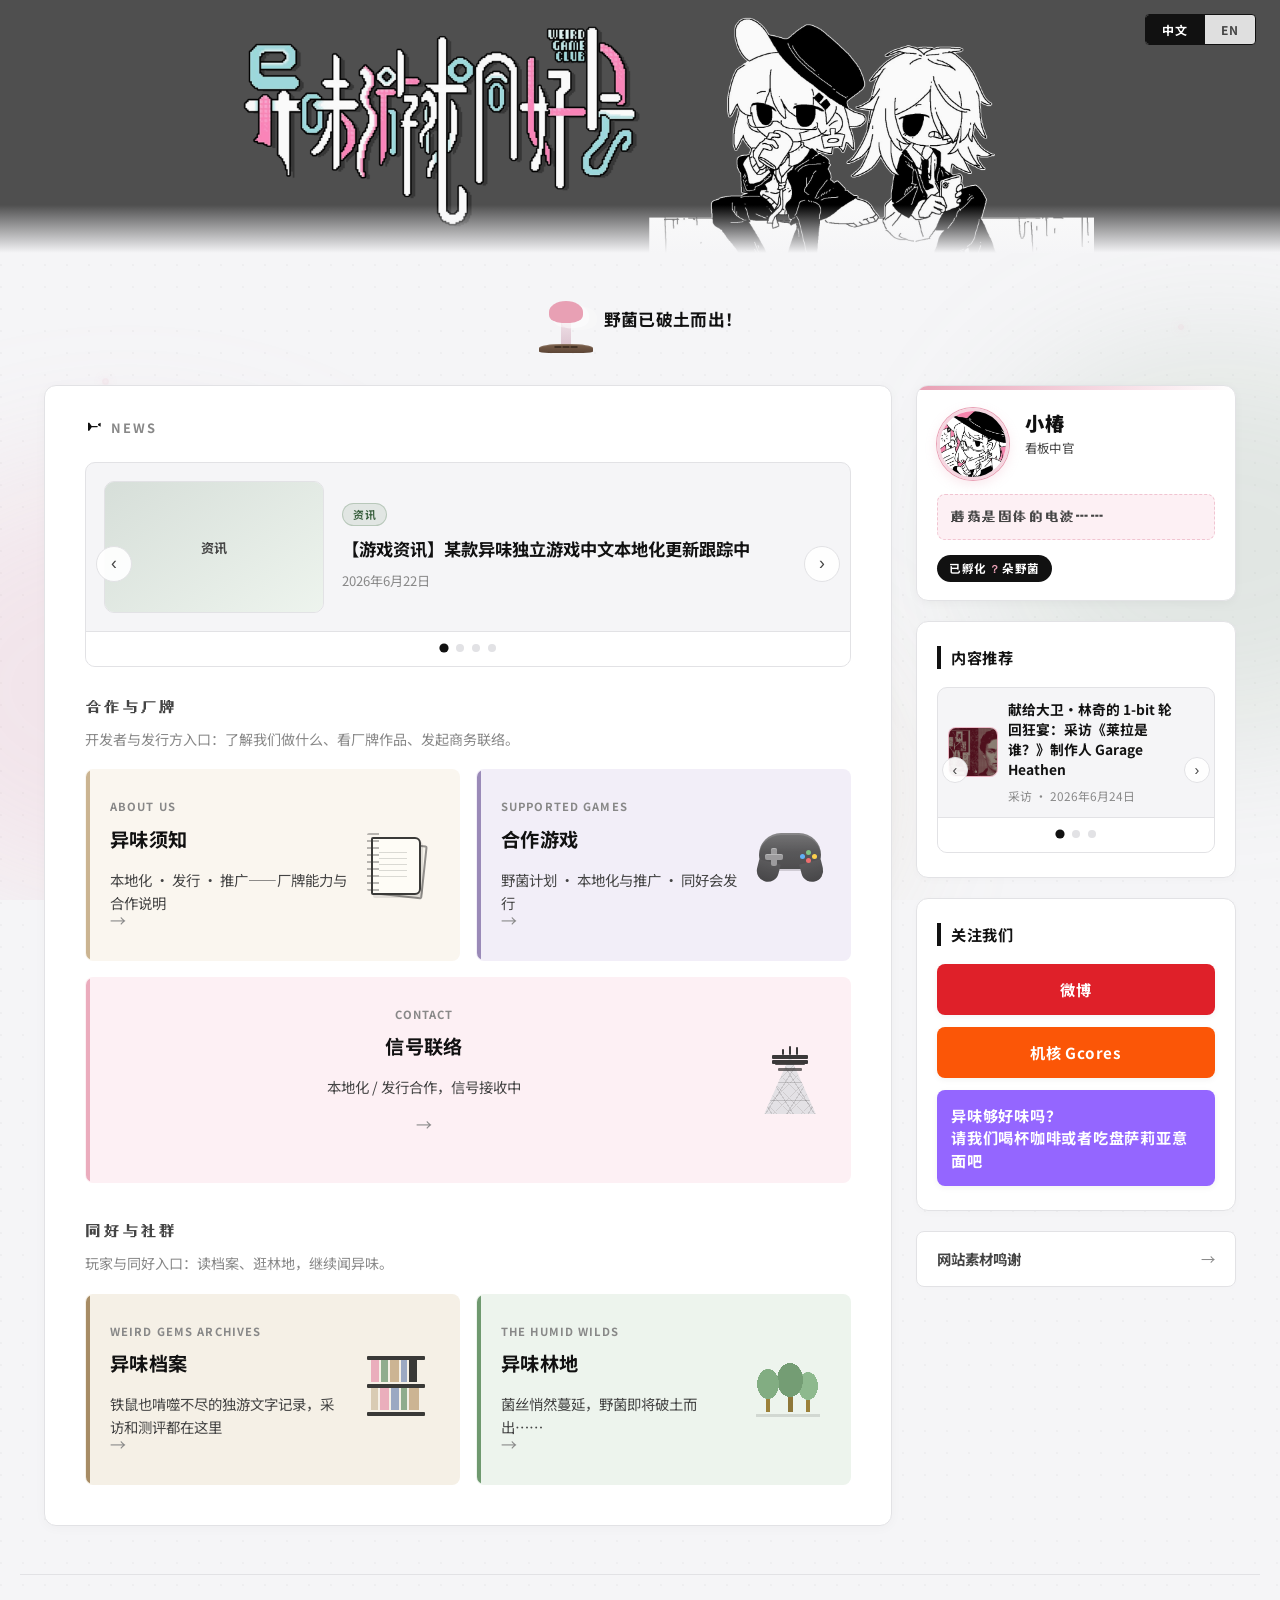
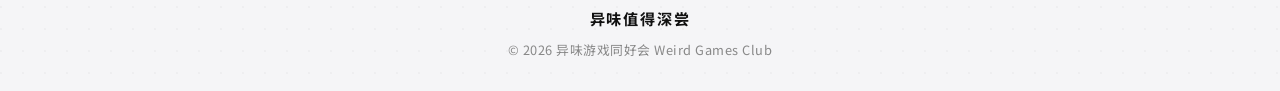
==== commit 3b2b29ce: "Add files via upload" ====
--- a/index.html
+++ b/index.html
@@ -157,50 +157,20 @@
   .site-bg-glow-a { top: 58%; }
 }
 
-/* ── 顶部语言栏 ── */
-.lang-bar {
-  position: fixed;
-  top: 0; left: 0; right: 0;
-  z-index: 100;
-  background: rgba(255, 255, 255, 0.9);
-  border-bottom: 1px solid var(--border);
-  backdrop-filter: blur(8px);
-  padding: 10px 32px;
-  display: flex;
-  align-items: center;
-  justify-content: space-between;
-  gap: 16px;
-}
-.lang-bar-logo {
-  display: flex;
-  align-items: center;
-  text-decoration: none;
-  line-height: 0;
-  flex-shrink: 0;
-  transition: transform 0.2s;
-}
-.lang-bar-logo:hover { transform: translateY(-1px); }
-.site-logo-img {
-  height: 58px;
-  width: auto;
-  max-width: 260px;
-  display: block;
-  object-fit: contain;
-  animation: logo-neon-flicker 3.5s infinite;
-}
-@keyframes logo-neon-flicker {
-  0%,18%,20%,22%,53%,55%,100% {
-    filter:
-      drop-shadow(0 0 2px var(--pink))
-      drop-shadow(0 0 8px var(--pink))
-      drop-shadow(0 0 18px rgba(232, 160, 180, 0.9))
-      drop-shadow(0 0 30px rgba(232, 160, 180, 0.5));
-  }
-  19%,21%,54% {
-    filter: drop-shadow(0 0 1px rgba(232, 160, 180, 0.2));
-  }
-}
-.lang-switch { display: flex; border: 1px solid var(--border-dark); border-radius: 4px; overflow: hidden; }
+/* ── 头图语言切换（浮于横幅右上角） ── */
+.hero-lang-switch {
+  position: absolute;
+  top: 14px;
+  right: 24px;
+  z-index: 3;
+  display: flex;
+  border: 1px solid var(--border-dark);
+  border-radius: 4px;
+  overflow: hidden;
+  background: rgba(255, 255, 255, 0.82);
+  backdrop-filter: blur(6px);
+}
+.lang-switch { display: flex; border: none; border-radius: 0; overflow: hidden; }
 .lang-btn {
   background: none; border: none;
   padding: 6px 16px;
@@ -225,14 +195,10 @@
   left: 0;
   right: 0;
   bottom: 0;
-  height: 220px;
+  height: 48px;
   background: linear-gradient(
     to bottom,
     transparent 0%,
-    rgba(228, 198, 208, 0.18) 18%,
-    rgba(236, 214, 222, 0.42) 38%,
-    rgba(242, 228, 234, 0.68) 58%,
-    rgba(246, 238, 242, 0.88) 78%,
     var(--off-white) 100%
   );
   pointer-events: none;
@@ -241,62 +207,9 @@
 .hero-bg {
   width: 100%;
   display: block;
-  height: 380px;
-  object-fit: cover;
-  object-position: center 35%;
-  filter: brightness(0.95);
-  -webkit-mask-image: linear-gradient(to bottom, #000 0%, #000 52%, rgba(0, 0, 0, 0.75) 72%, transparent 100%);
-  mask-image: linear-gradient(to bottom, #000 0%, #000 52%, rgba(0, 0, 0, 0.75) 72%, transparent 100%);
-}
-.hero-overlay {
-  position: absolute;
-  top: 0; left: 0; right: 0; bottom: 0;
-  z-index: 2;
-  background: none;
-  pointer-events: none;
-}
-.hero-title-wrap {
-  position: absolute;
-  left: 50%;
-  top: 50%;
-  transform: translate(-50%, -50%);
-  width: min(53vw, 630px);
-  z-index: 1;
-  pointer-events: none;
-}
-.hero-title-img {
-  position: relative;
-  z-index: 1;
-  display: block;
-  width: 100%;
   height: auto;
-  max-width: none;
-  max-height: 187px;
-  margin: 0 auto;
-  object-fit: contain;
-  filter:
-    drop-shadow(0 0 2px rgba(232, 160, 180, 0.35))
-    drop-shadow(0 2px 8px rgba(17, 17, 17, 0.12));
-}
-.hero-tagline {
-  position: absolute;
-  left: 0;
-  right: 0;
-  bottom: 28px;
-  z-index: 1;
-  pointer-events: none;
-  font-family: 'UranusPixel', 'Press Start 2P', monospace;
-  font-size: clamp(1rem, 1.8vw, 1.25rem);
-  color: var(--ink-dim);
-  font-weight: 400;
-  letter-spacing: 0.06em;
-  text-align: center;
-  line-height: 1.9;
-  margin-top: 8px;
-  text-shadow:
-    0 0 10px rgba(255, 255, 255, 0.95),
-    0 0 18px rgba(255, 255, 255, 0.75),
-    0 1px 2px rgba(255, 255, 255, 0.9);
+  vertical-align: top;
+  filter: brightness(0.98);
 }
 
 /* ── 倒计时条 ── */
@@ -1620,21 +1533,8 @@
 }
 
 @media (max-width: 576px) {
-  .lang-bar { padding: 8px 16px; }
-  .site-logo-img { height: 44px; max-width: 200px; }
-  .hero-title-wrap {
-    top: 50%;
-    width: min(78vw, 400px);
-  }
-  .hero-title-img { max-height: 112px; }
-  .hero-bg {
-    height: 240px;
-    object-position: center 30%;
-    -webkit-mask-image: linear-gradient(to bottom, #000 0%, #000 48%, rgba(0, 0, 0, 0.7) 68%, transparent 100%);
-    mask-image: linear-gradient(to bottom, #000 0%, #000 48%, rgba(0, 0, 0, 0.7) 68%, transparent 100%);
-  }
-  .hero-tagline { bottom: 16px; padding: 0 16px; }
-  .hero::after { height: 140px; }
+  .hero-lang-switch { top: 10px; right: 12px; }
+  .hero::after { height: 32px; }
   .site-bg-spore { animation-duration: 9s; }
   .countdown-strip { gap: 14px; padding: 10px 0 4px; }
   .cd-num { font-size: 0.85rem; min-width: 44px; padding: 6px 8px; }
@@ -1732,28 +1632,12 @@
   <span class="site-bg-spore site-bg-spore-15"></span>
 </div>
 
-<!-- 顶部语言栏 -->
-<div class="lang-bar">
-  <a class="lang-bar-logo" href="index.html" aria-label="返回主页">
-    <img class="site-logo-img" src="logo2.png" alt="Weird Games Club">
-  </a>
-  <div class="lang-switch">
-    <button class="lang-btn" id="btnZH" onclick="setLang('zh')">中文</button>
-    <button class="lang-btn" id="btnEN" onclick="setLang('en')">EN</button>
-  </div>
-</div>
-
 <!-- 主视觉区 -->
 <div class="hero">
   <img class="hero-bg" src="ywyxthh.jpg" alt="异味游戏同好会">
-  <div class="hero-overlay">
-    <div class="hero-title-wrap">
-      <img class="hero-title-img" src="logo1.png" alt="Weird Games Club">
-    </div>
-    <div class="hero-tagline">
-      <span class="lang-zh-inline">专注于小众/先锋游戏研究的赛博自留地，同时为优秀的独立作品提供顶尖的简中本地化与发行支持</span>
-      <span class="lang-en-inline">A cyber glade for weird game curation, specialized in high-tier Simplified Chinese localization &amp; publishing.</span>
-    </div>
+  <div class="hero-lang-switch">
+    <button class="lang-btn" id="btnZH" onclick="setLang('zh')">中文</button>
+    <button class="lang-btn" id="btnEN" onclick="setLang('en')">EN</button>
   </div>
 </div>
 
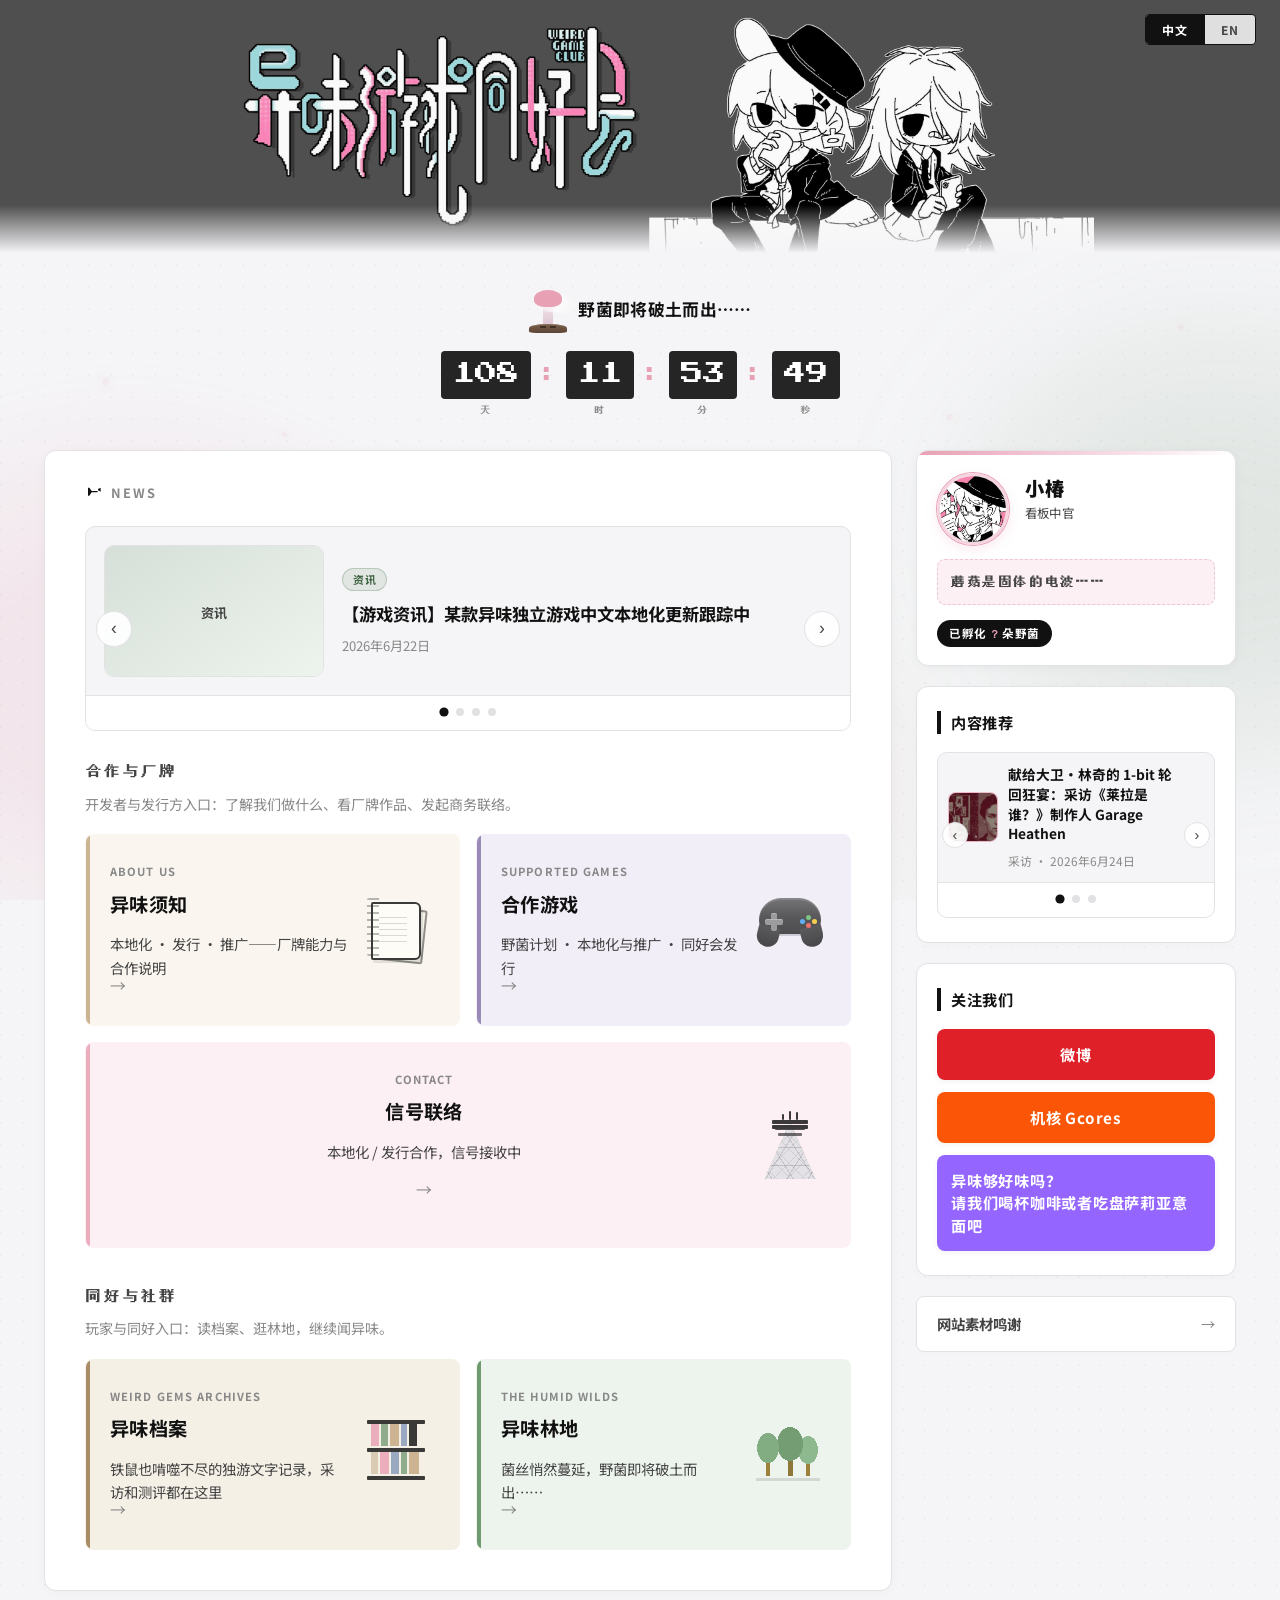
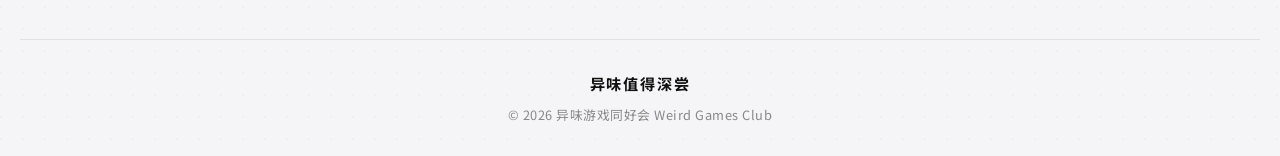
==== commit 0a2cdb2d: "Add files via upload" ====
--- a/index.html
+++ b/index.html
@@ -1941,7 +1941,7 @@
  *
  * 孕育下一颗野菌：把 TARGET 改成新的未来时间并再次上传，页面会自动回到倒计时样式。
  */
-const TARGET = new Date('2026-09-24T20:00:00+08:00');
+const TARGET = new Date('2027-03-24T20:00:00+08:00');
 const SPROUT_GAME_URL = 'games.html';
 const SPROUT_LABEL_WAIT_ZH = '野菌即将破土而出……';
 const SPROUT_LABEL_WAIT_EN = 'The mushrooms are about to emerge…';
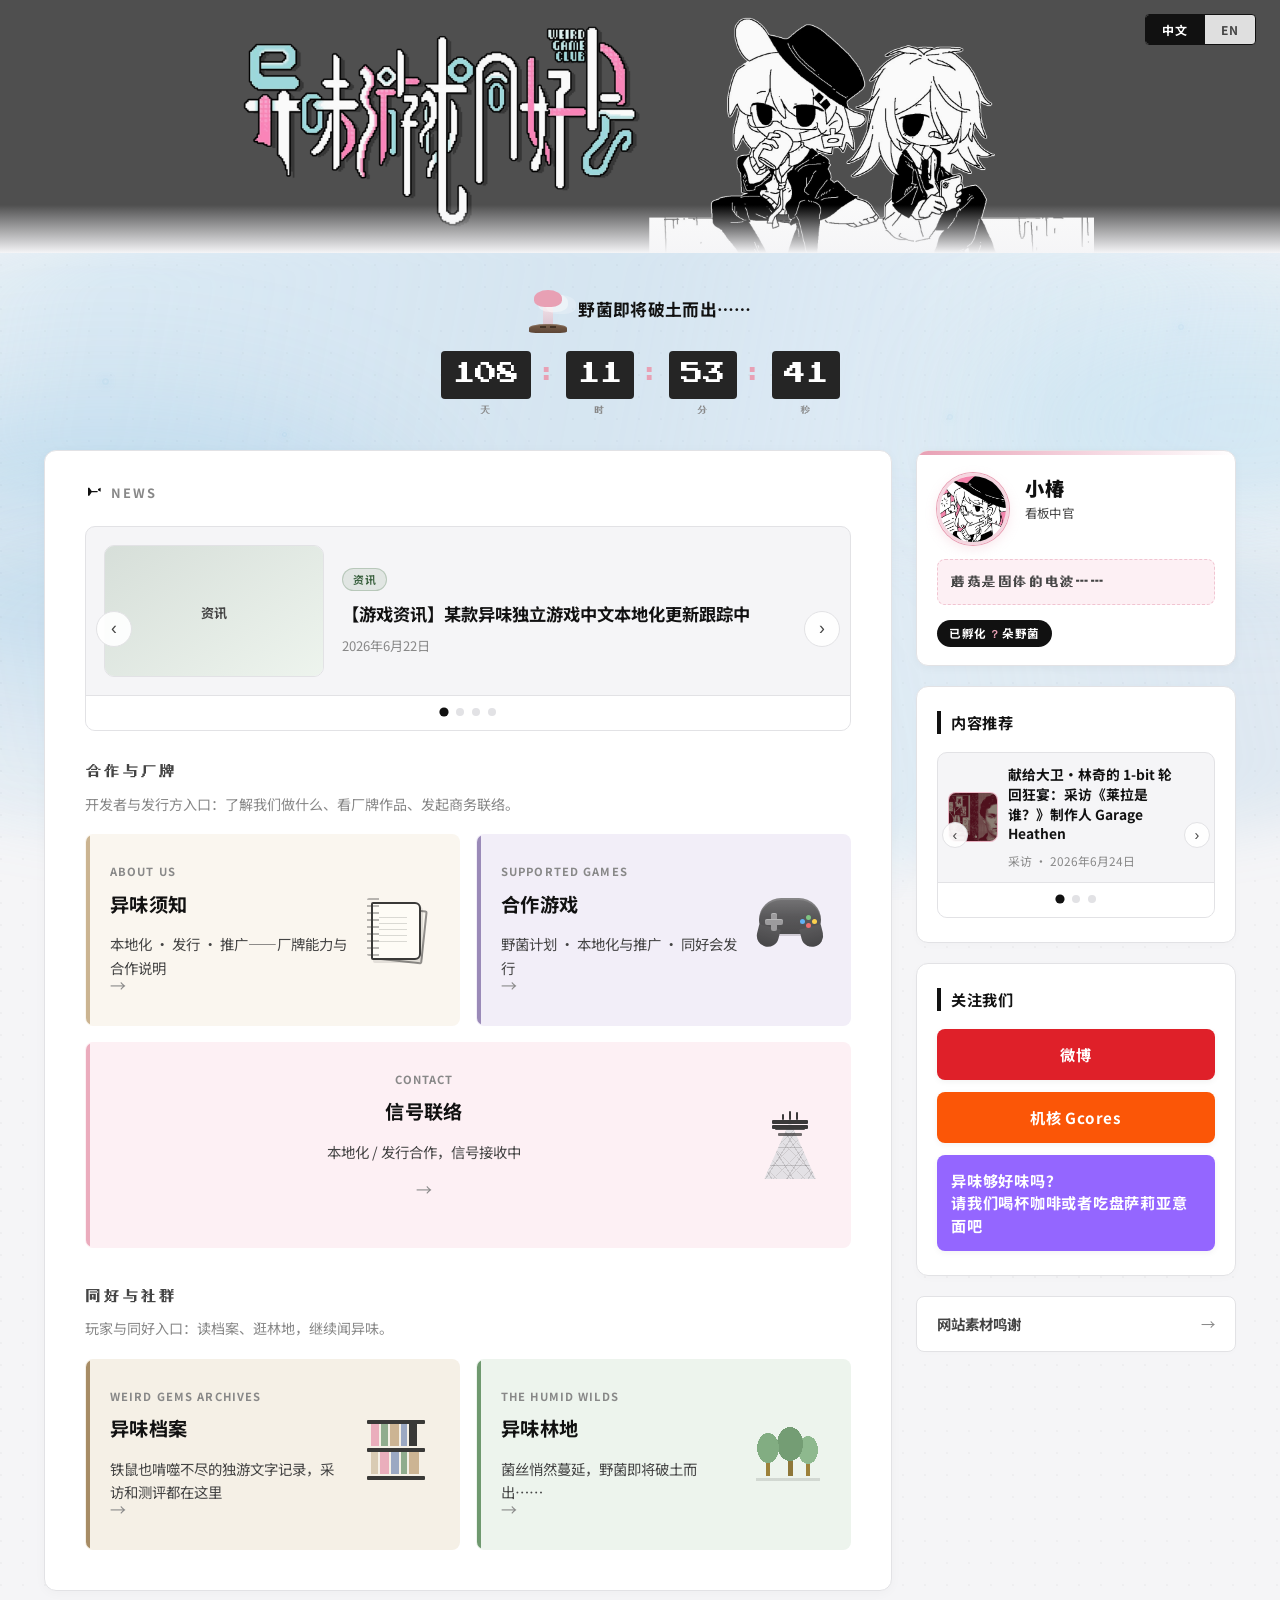
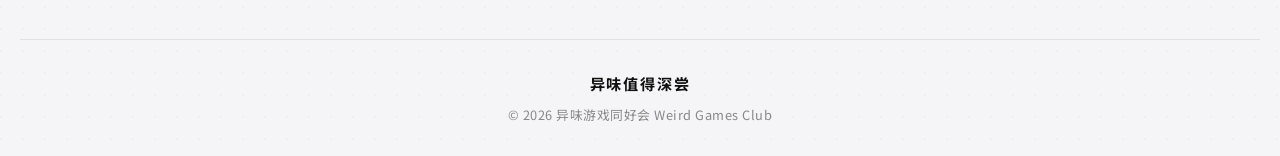
==== commit d76750e3: "Add files via upload" ====
--- a/index.html
+++ b/index.html
@@ -77,6 +77,49 @@
   pointer-events: none;
   overflow: hidden;
 }
+.site-bg::before,
+.site-bg::after {
+  content: '';
+  position: absolute;
+  left: -25%;
+  width: 150%;
+  height: 38%;
+  border-radius: 50%;
+  filter: blur(28px);
+  pointer-events: none;
+}
+.site-bg::before {
+  top: 22%;
+  background: linear-gradient(
+    100deg,
+    transparent 0%,
+    rgba(150, 205, 235, 0.28) 22%,
+    rgba(70, 155, 215, 0.18) 48%,
+    rgba(190, 225, 245, 0.32) 72%,
+    transparent 100%
+  );
+  animation: site-wave-a 28s ease-in-out infinite alternate;
+}
+.site-bg::after {
+  bottom: 4%;
+  background: linear-gradient(
+    80deg,
+    transparent 0%,
+    rgba(90, 170, 220, 0.16) 30%,
+    rgba(170, 215, 240, 0.28) 58%,
+    rgba(60, 140, 200, 0.12) 82%,
+    transparent 100%
+  );
+  animation: site-wave-b 36s ease-in-out infinite alternate;
+}
+@keyframes site-wave-a {
+  0% { transform: translate3d(-8%, 0, 0) scaleY(1); }
+  100% { transform: translate3d(10%, 6%, 0) scaleY(1.18); }
+}
+@keyframes site-wave-b {
+  0% { transform: translate3d(8%, 2%, 0) scaleY(1.05); }
+  100% { transform: translate3d(-12%, -4%, 0) scaleY(0.92); }
+}
 .site-bg-glow {
   position: absolute;
   border-radius: 50%;
@@ -84,46 +127,46 @@
   will-change: transform;
 }
 .site-bg-glow-a {
-  width: min(68vw, 560px);
-  height: min(52vw, 440px);
-  top: 52%;
-  left: -12%;
-  background: rgba(232, 160, 180, 0.18);
-  animation: site-glow-drift-a 22s ease-in-out infinite alternate;
+  width: min(72vw, 620px);
+  height: min(36vw, 280px);
+  top: 46%;
+  left: -16%;
+  background: rgba(90, 170, 220, 0.22);
+  animation: site-glow-drift-a 24s ease-in-out infinite alternate;
 }
 @keyframes site-glow-drift-a {
-  0% { transform: translate(0, 0) scale(1); }
-  100% { transform: translate(6%, 8%) scale(1.06); }
+  0% { transform: translate3d(0, 0, 0) scale(1); }
+  100% { transform: translate3d(18%, 8%, 0) scale(1.12, 0.86); }
 }
 @keyframes site-glow-drift-b {
-  0% { transform: translate(0, 0) scale(1); }
-  100% { transform: translate(-5%, 6%) scale(1.08); }
+  0% { transform: translate3d(0, 0, 0) scale(1); }
+  100% { transform: translate3d(-16%, 6%, 0) scale(1.08, 0.9); }
 }
 @keyframes site-glow-drift-c {
-  0% { transform: translate(0, 0) scale(1); }
-  100% { transform: translate(4%, -5%) scale(1.05); }
+  0% { transform: translate3d(0, 0, 0) scale(1); }
+  100% { transform: translate3d(14%, -7%, 0) scale(0.94, 1.16); }
 }
 .site-bg-glow-b {
-  width: min(55vw, 480px);
-  height: min(48vw, 400px);
-  top: 38%;
-  right: -14%;
-  background: rgba(122, 158, 122, 0.16);
-  animation: site-glow-drift-b 28s ease-in-out infinite alternate;
+  width: min(64vw, 540px);
+  height: min(32vw, 240px);
+  top: 34%;
+  right: -18%;
+  background: rgba(140, 200, 235, 0.24);
+  animation: site-glow-drift-b 32s ease-in-out infinite alternate;
 }
 .site-bg-glow-c {
-  width: min(62vw, 520px);
-  height: min(44vw, 360px);
-  bottom: -8%;
-  left: 28%;
-  background: rgba(196, 168, 130, 0.2);
-  animation: site-glow-drift-c 26s ease-in-out infinite alternate;
+  width: min(70vw, 580px);
+  height: min(30vw, 220px);
+  bottom: 2%;
+  left: 18%;
+  background: rgba(70, 150, 210, 0.18);
+  animation: site-glow-drift-c 30s ease-in-out infinite alternate;
 }
 .site-bg-spore {
   position: absolute;
   border-radius: 50%;
-  background: radial-gradient(circle, #f5c8d6 0%, rgba(232, 160, 180, 0.85) 55%, rgba(232, 160, 180, 0.2) 100%);
-  box-shadow: 0 0 10px rgba(232, 160, 180, 0.85), 0 0 18px rgba(232, 160, 180, 0.35);
+  background: radial-gradient(circle, #d7eef8 0%, rgba(120, 185, 225, 0.85) 55%, rgba(120, 185, 225, 0.2) 100%);
+  box-shadow: 0 0 10px rgba(120, 185, 225, 0.75), 0 0 18px rgba(90, 160, 210, 0.3);
   opacity: 0.15;
   animation: site-spore-float 7s ease-in-out infinite;
 }
@@ -149,6 +192,8 @@
   100% { opacity: 0.1;  transform: translate(10px, -52px) scale(0.9); }
 }
 @media (prefers-reduced-motion: reduce) {
+  .site-bg::before,
+  .site-bg::after,
   .site-bg-glow,
   .site-bg-spore { animation: none; }
   .site-bg-glow-a { opacity: 0.85; }
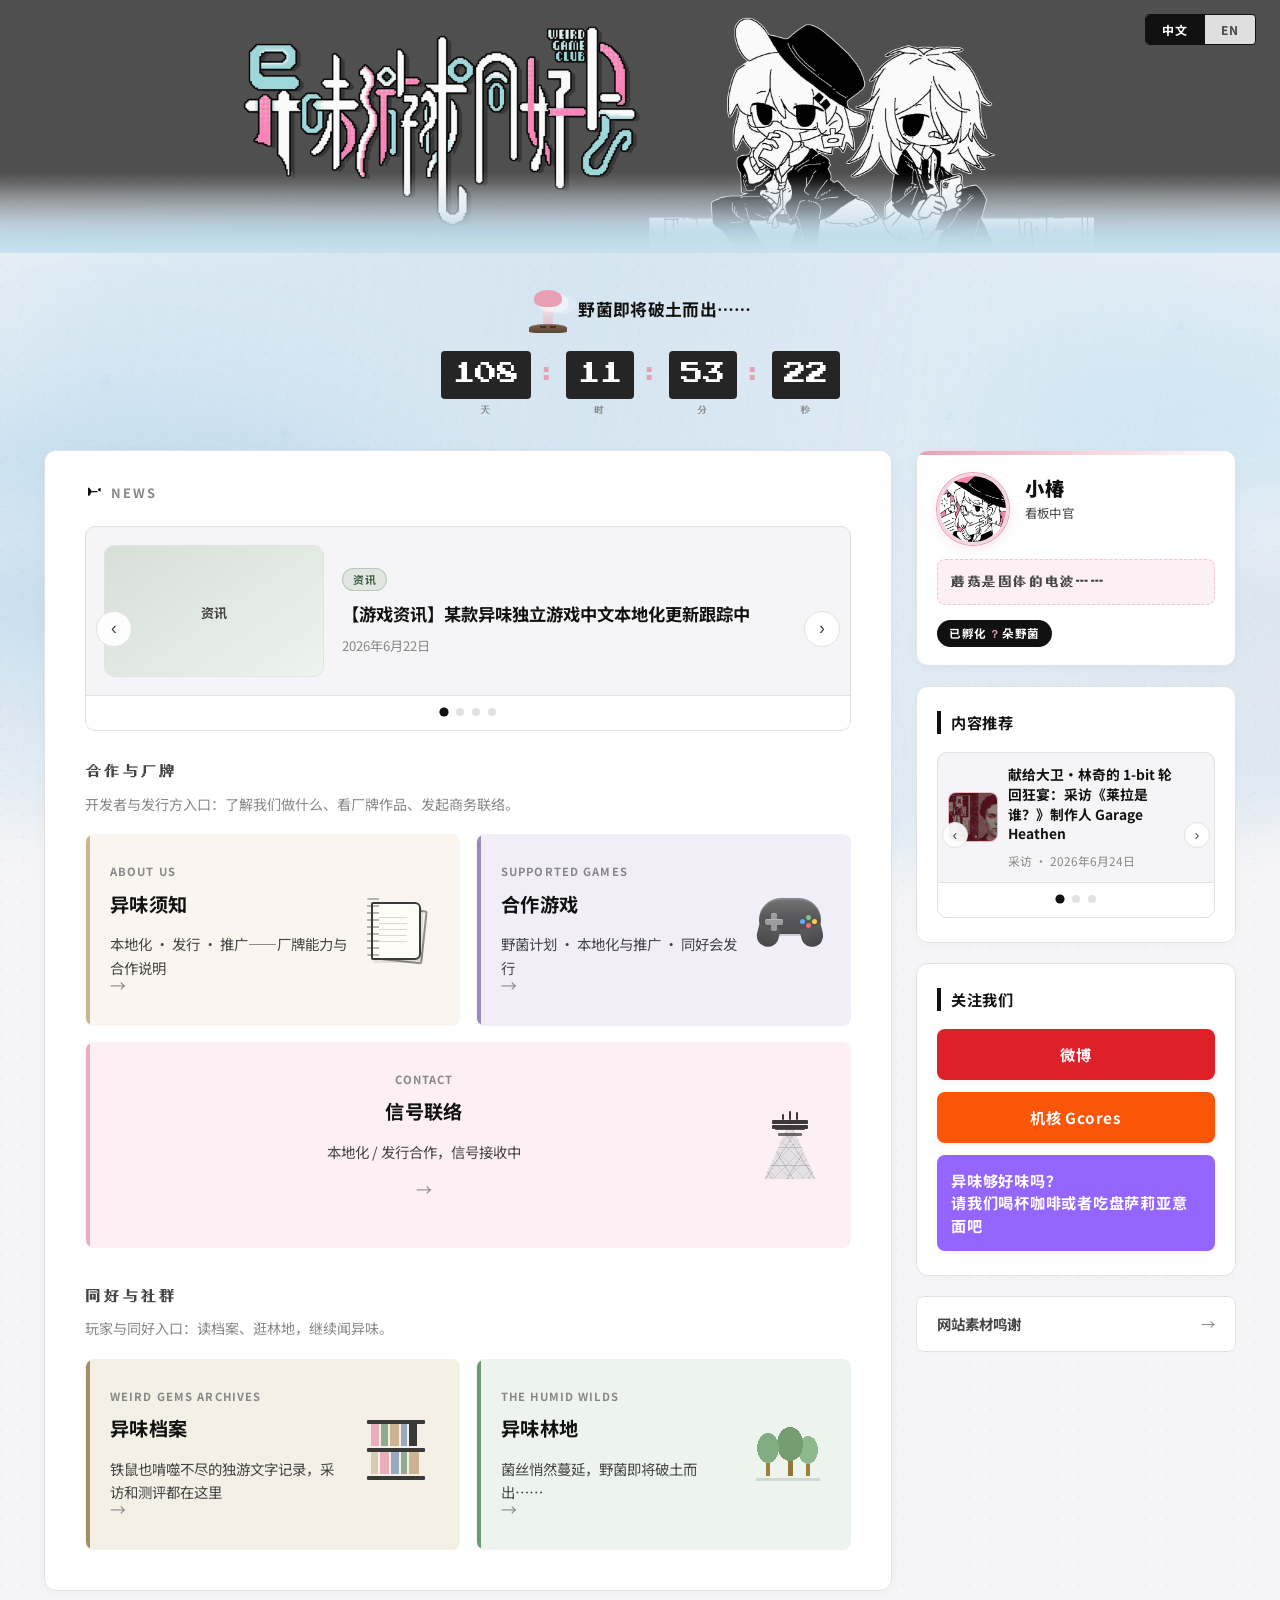
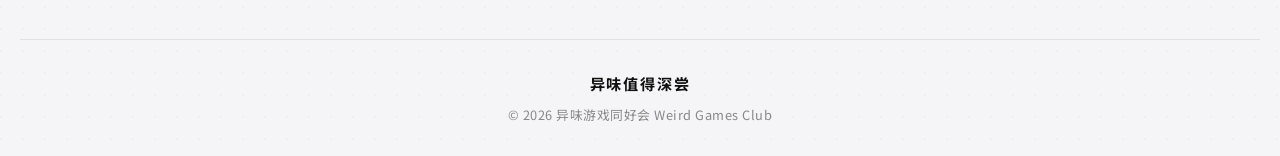
==== commit 1bb49dfc: "Add files via upload" ====
--- a/index.html
+++ b/index.html
@@ -232,7 +232,7 @@
   position: relative;
   width: 100%;
   overflow: hidden;
-  background: var(--off-white);
+  background: transparent;
 }
 .hero::after {
   content: '';
@@ -240,11 +240,13 @@
   left: 0;
   right: 0;
   bottom: 0;
-  height: 48px;
+  height: 28%;
   background: linear-gradient(
     to bottom,
-    transparent 0%,
-    var(--off-white) 100%
+    rgba(214, 230, 242, 0) 0%,
+    rgba(196, 220, 236, 0.35) 42%,
+    rgba(186, 216, 234, 0.78) 72%,
+    rgba(198, 224, 238, 0.96) 100%
   );
   pointer-events: none;
   z-index: 1;
@@ -255,6 +257,8 @@
   height: auto;
   vertical-align: top;
   filter: brightness(0.98);
+  -webkit-mask-image: linear-gradient(to bottom, #000 0%, #000 68%, transparent 100%);
+  mask-image: linear-gradient(to bottom, #000 0%, #000 68%, transparent 100%);
 }
 
 /* ── 倒计时条 ── */
@@ -1579,7 +1583,7 @@
 
 @media (max-width: 576px) {
   .hero-lang-switch { top: 10px; right: 12px; }
-  .hero::after { height: 32px; }
+  .hero::after { height: 34%; }
   .site-bg-spore { animation-duration: 9s; }
   .countdown-strip { gap: 14px; padding: 10px 0 4px; }
   .cd-num { font-size: 0.85rem; min-width: 44px; padding: 6px 8px; }
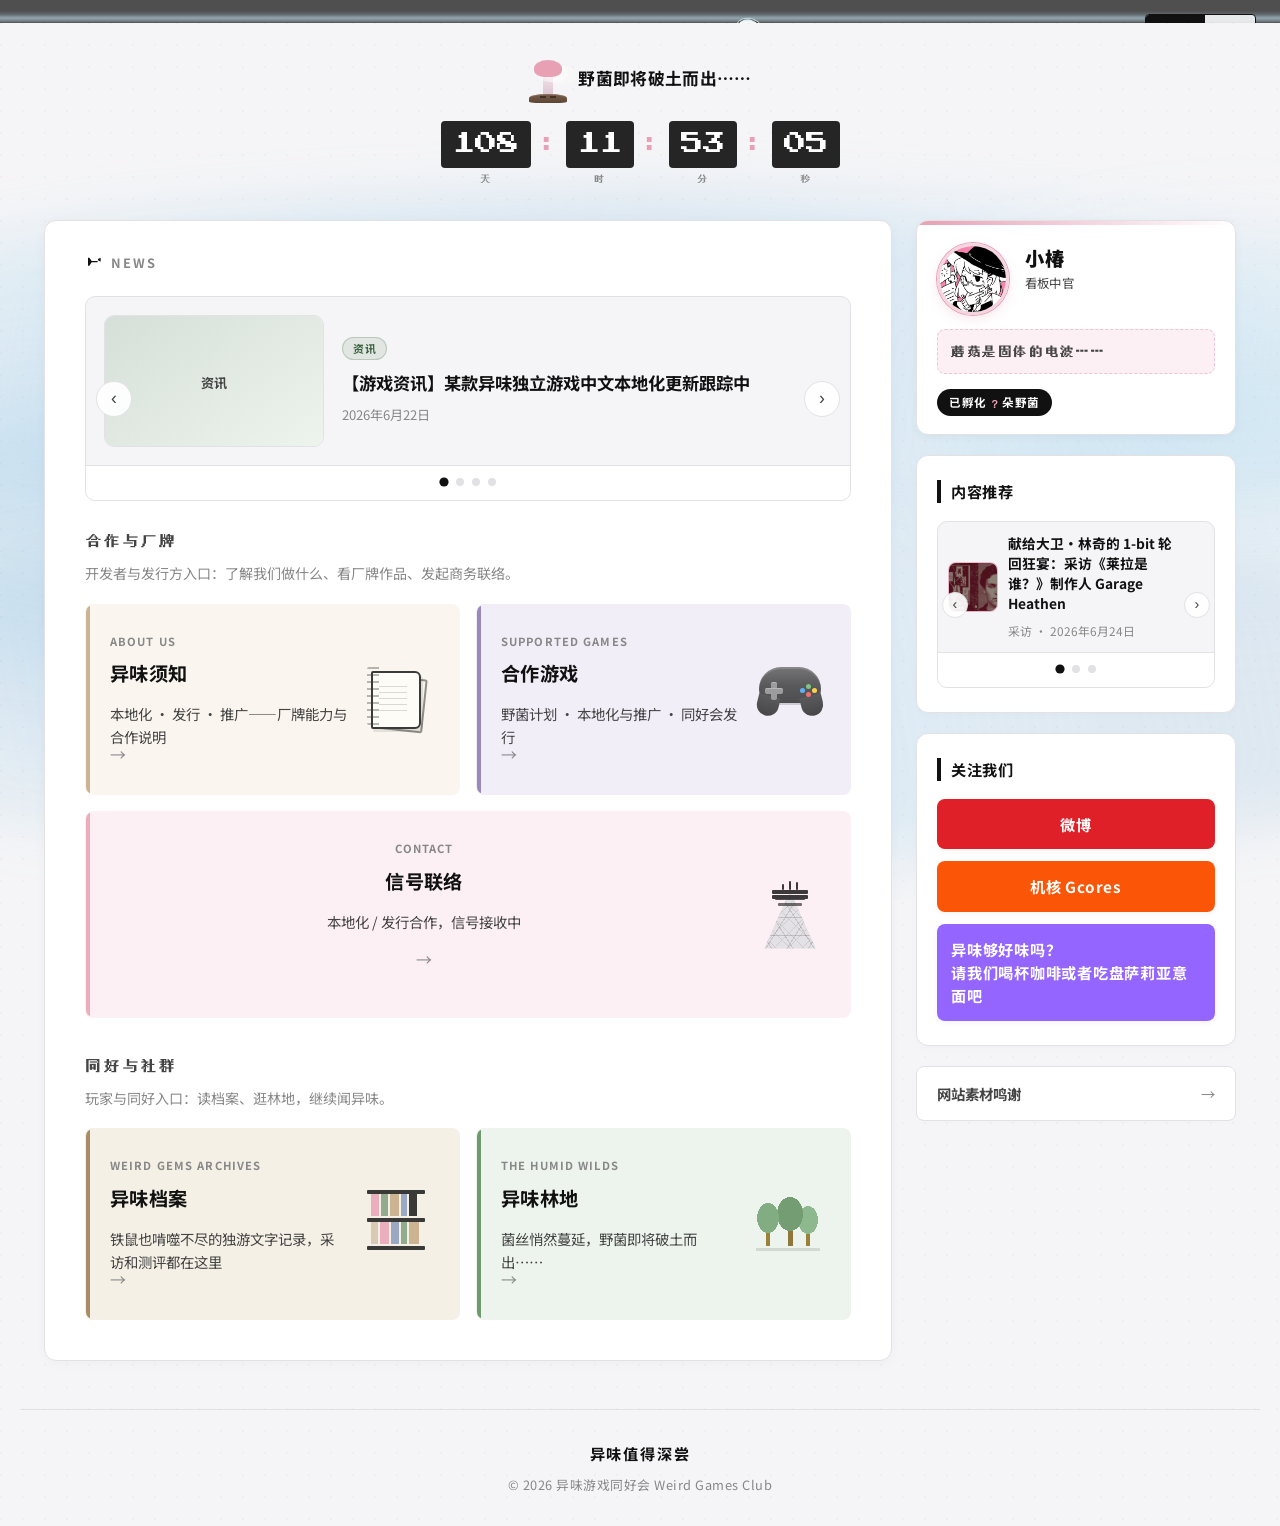
==== commit 68417e62: "Add files via upload" ====
--- a/index.html
+++ b/index.html
@@ -240,13 +240,14 @@
   left: 0;
   right: 0;
   bottom: 0;
-  height: 28%;
+  height: 52%;
   background: linear-gradient(
     to bottom,
-    rgba(214, 230, 242, 0) 0%,
-    rgba(196, 220, 236, 0.35) 42%,
-    rgba(186, 216, 234, 0.78) 72%,
-    rgba(198, 224, 238, 0.96) 100%
+    rgba(186, 214, 232, 0) 0%,
+    rgba(176, 210, 230, 0.2) 28%,
+    rgba(186, 218, 234, 0.62) 58%,
+    rgba(198, 226, 240, 0.35) 82%,
+    rgba(198, 226, 240, 0) 100%
   );
   pointer-events: none;
   z-index: 1;
@@ -256,9 +257,22 @@
   display: block;
   height: auto;
   vertical-align: top;
+  margin-bottom: -18%;
   filter: brightness(0.98);
-  -webkit-mask-image: linear-gradient(to bottom, #000 0%, #000 68%, transparent 100%);
-  mask-image: linear-gradient(to bottom, #000 0%, #000 68%, transparent 100%);
+  -webkit-mask-image: linear-gradient(
+    to bottom,
+    #000 0%,
+    #000 62%,
+    rgba(0, 0, 0, 0.45) 78%,
+    transparent 100%
+  );
+  mask-image: linear-gradient(
+    to bottom,
+    #000 0%,
+    #000 62%,
+    rgba(0, 0, 0, 0.45) 78%,
+    transparent 100%
+  );
 }
 
 /* ── 倒计时条 ── */
@@ -1583,7 +1597,7 @@
 
 @media (max-width: 576px) {
   .hero-lang-switch { top: 10px; right: 12px; }
-  .hero::after { height: 34%; }
+  .hero::after { height: 58%; }
   .site-bg-spore { animation-duration: 9s; }
   .countdown-strip { gap: 14px; padding: 10px 0 4px; }
   .cd-num { font-size: 0.85rem; min-width: 44px; padding: 6px 8px; }
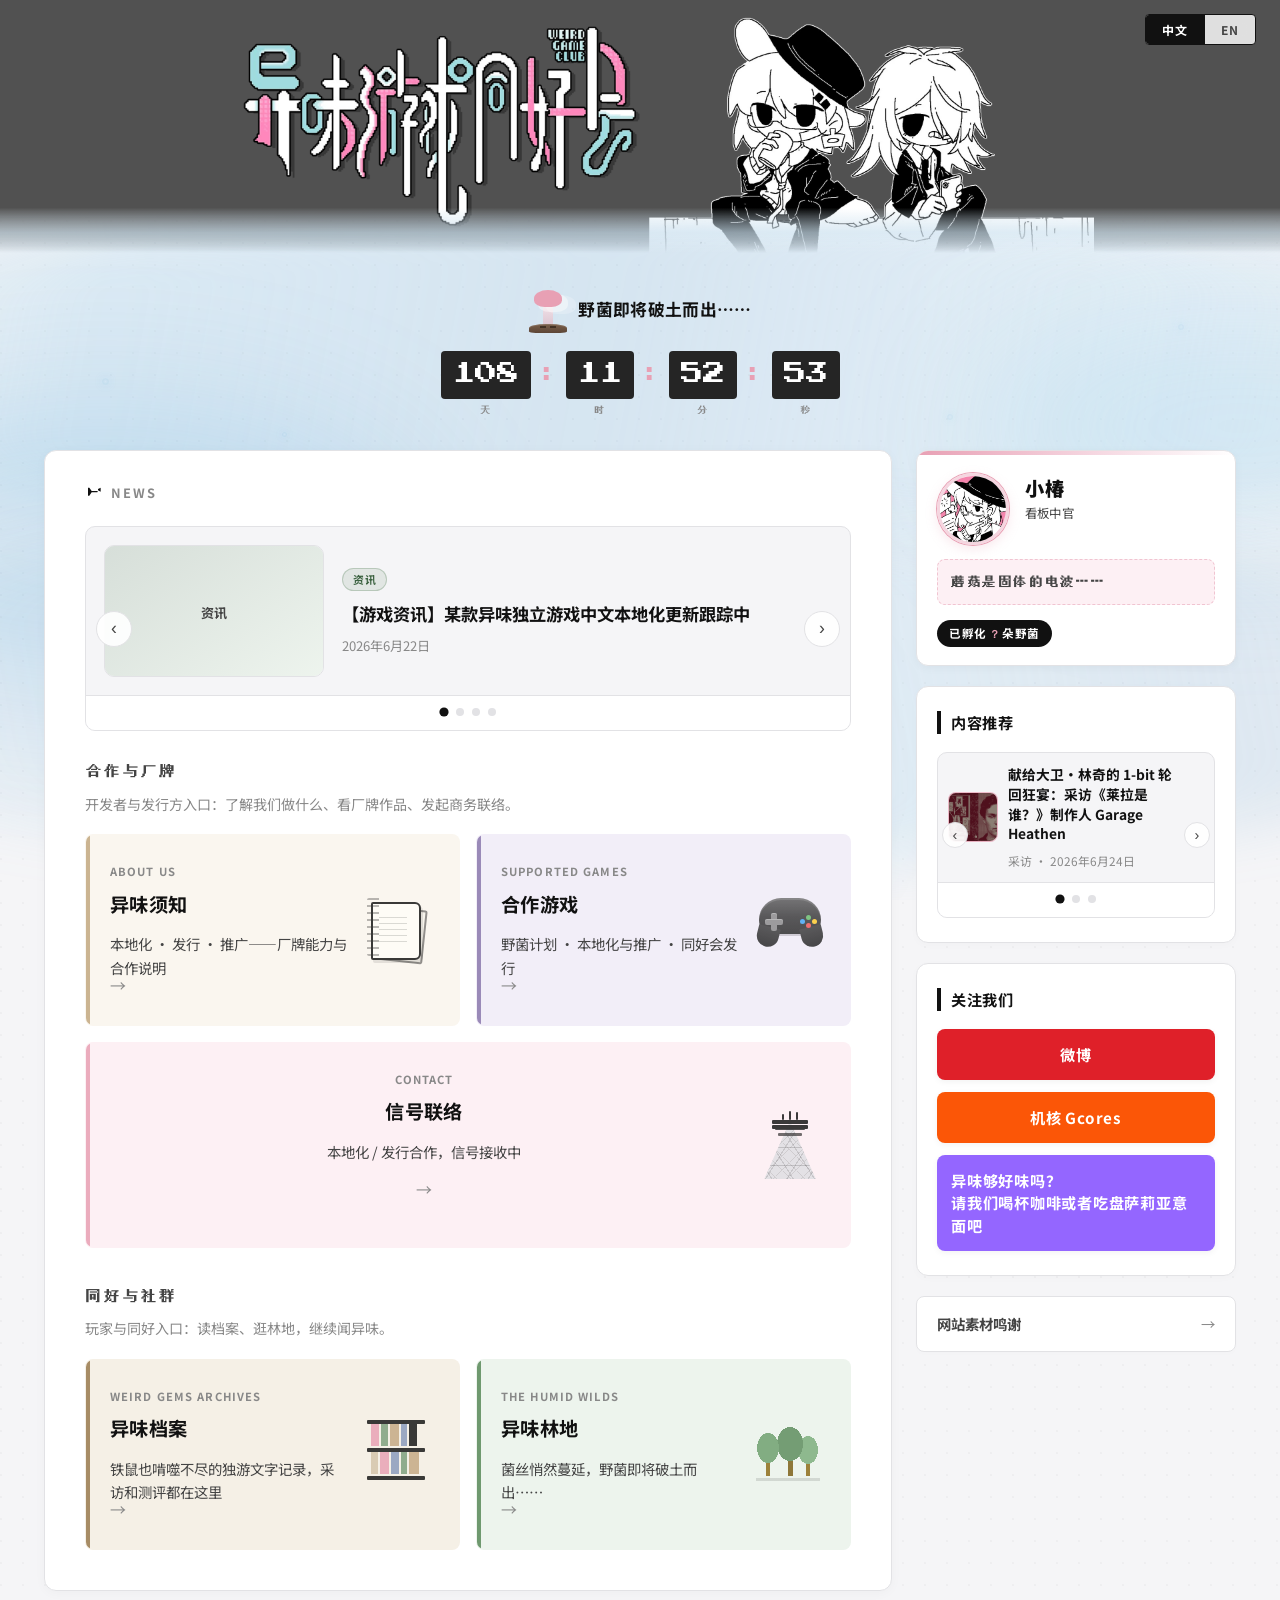
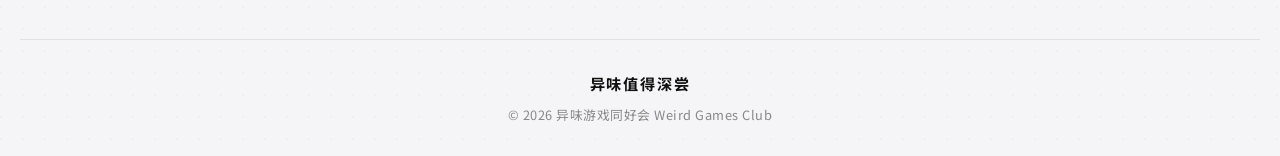
==== commit b5af85ac: "Add files via upload" ====
--- a/index.html
+++ b/index.html
@@ -240,13 +240,11 @@
   left: 0;
   right: 0;
   bottom: 0;
-  height: 52%;
+  height: 18%;
   background: linear-gradient(
     to bottom,
-    rgba(186, 214, 232, 0) 0%,
-    rgba(176, 210, 230, 0.2) 28%,
-    rgba(186, 218, 234, 0.62) 58%,
-    rgba(198, 226, 240, 0.35) 82%,
+    rgba(186, 216, 234, 0) 0%,
+    rgba(186, 216, 234, 0.35) 55%,
     rgba(198, 226, 240, 0) 100%
   );
   pointer-events: none;
@@ -257,22 +255,8 @@
   display: block;
   height: auto;
   vertical-align: top;
-  margin-bottom: -18%;
-  filter: brightness(0.98);
-  -webkit-mask-image: linear-gradient(
-    to bottom,
-    #000 0%,
-    #000 62%,
-    rgba(0, 0, 0, 0.45) 78%,
-    transparent 100%
-  );
-  mask-image: linear-gradient(
-    to bottom,
-    #000 0%,
-    #000 62%,
-    rgba(0, 0, 0, 0.45) 78%,
-    transparent 100%
-  );
+  -webkit-mask-image: linear-gradient(to bottom, #000 0%, #000 82%, transparent 100%);
+  mask-image: linear-gradient(to bottom, #000 0%, #000 82%, transparent 100%);
 }
 
 /* ── 倒计时条 ── */
@@ -1597,7 +1581,6 @@
 
 @media (max-width: 576px) {
   .hero-lang-switch { top: 10px; right: 12px; }
-  .hero::after { height: 58%; }
   .site-bg-spore { animation-duration: 9s; }
   .countdown-strip { gap: 14px; padding: 10px 0 4px; }
   .cd-num { font-size: 0.85rem; min-width: 44px; padding: 6px 8px; }
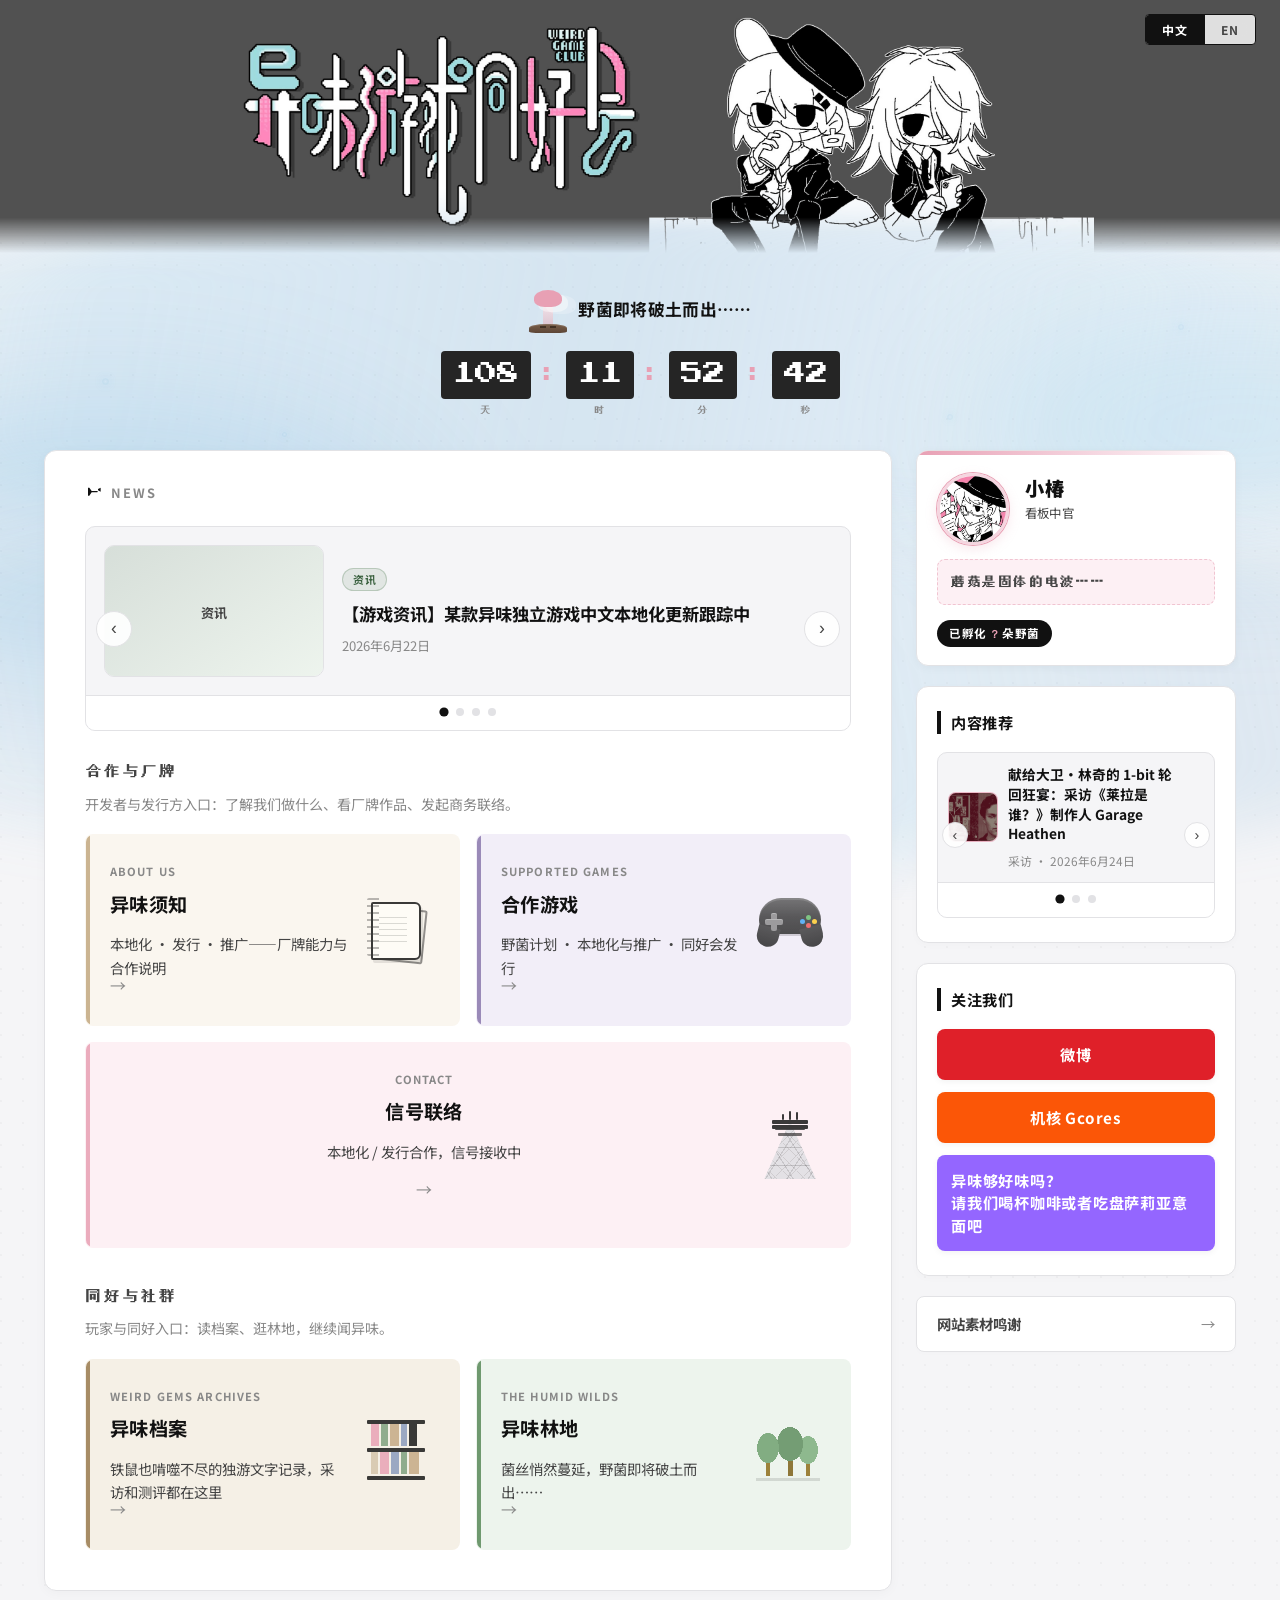
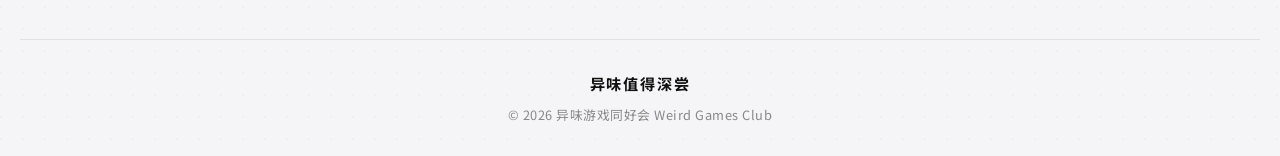
==== commit 64c25716: "Add files via upload" ====
--- a/index.html
+++ b/index.html
@@ -234,29 +234,11 @@
   overflow: hidden;
   background: transparent;
 }
-.hero::after {
-  content: '';
-  position: absolute;
-  left: 0;
-  right: 0;
-  bottom: 0;
-  height: 18%;
-  background: linear-gradient(
-    to bottom,
-    rgba(186, 216, 234, 0) 0%,
-    rgba(186, 216, 234, 0.35) 55%,
-    rgba(198, 226, 240, 0) 100%
-  );
-  pointer-events: none;
-  z-index: 1;
-}
 .hero-bg {
   width: 100%;
   display: block;
   height: auto;
   vertical-align: top;
-  -webkit-mask-image: linear-gradient(to bottom, #000 0%, #000 82%, transparent 100%);
-  mask-image: linear-gradient(to bottom, #000 0%, #000 82%, transparent 100%);
 }
 
 /* ── 倒计时条 ── */
@@ -1680,7 +1662,7 @@
 
 <!-- 主视觉区 -->
 <div class="hero">
-  <img class="hero-bg" src="ywyxthh.jpg" alt="异味游戏同好会">
+  <img class="hero-bg" src="ywyxthh.png" alt="异味游戏同好会">
   <div class="hero-lang-switch">
     <button class="lang-btn" id="btnZH" onclick="setLang('zh')">中文</button>
     <button class="lang-btn" id="btnEN" onclick="setLang('en')">EN</button>
